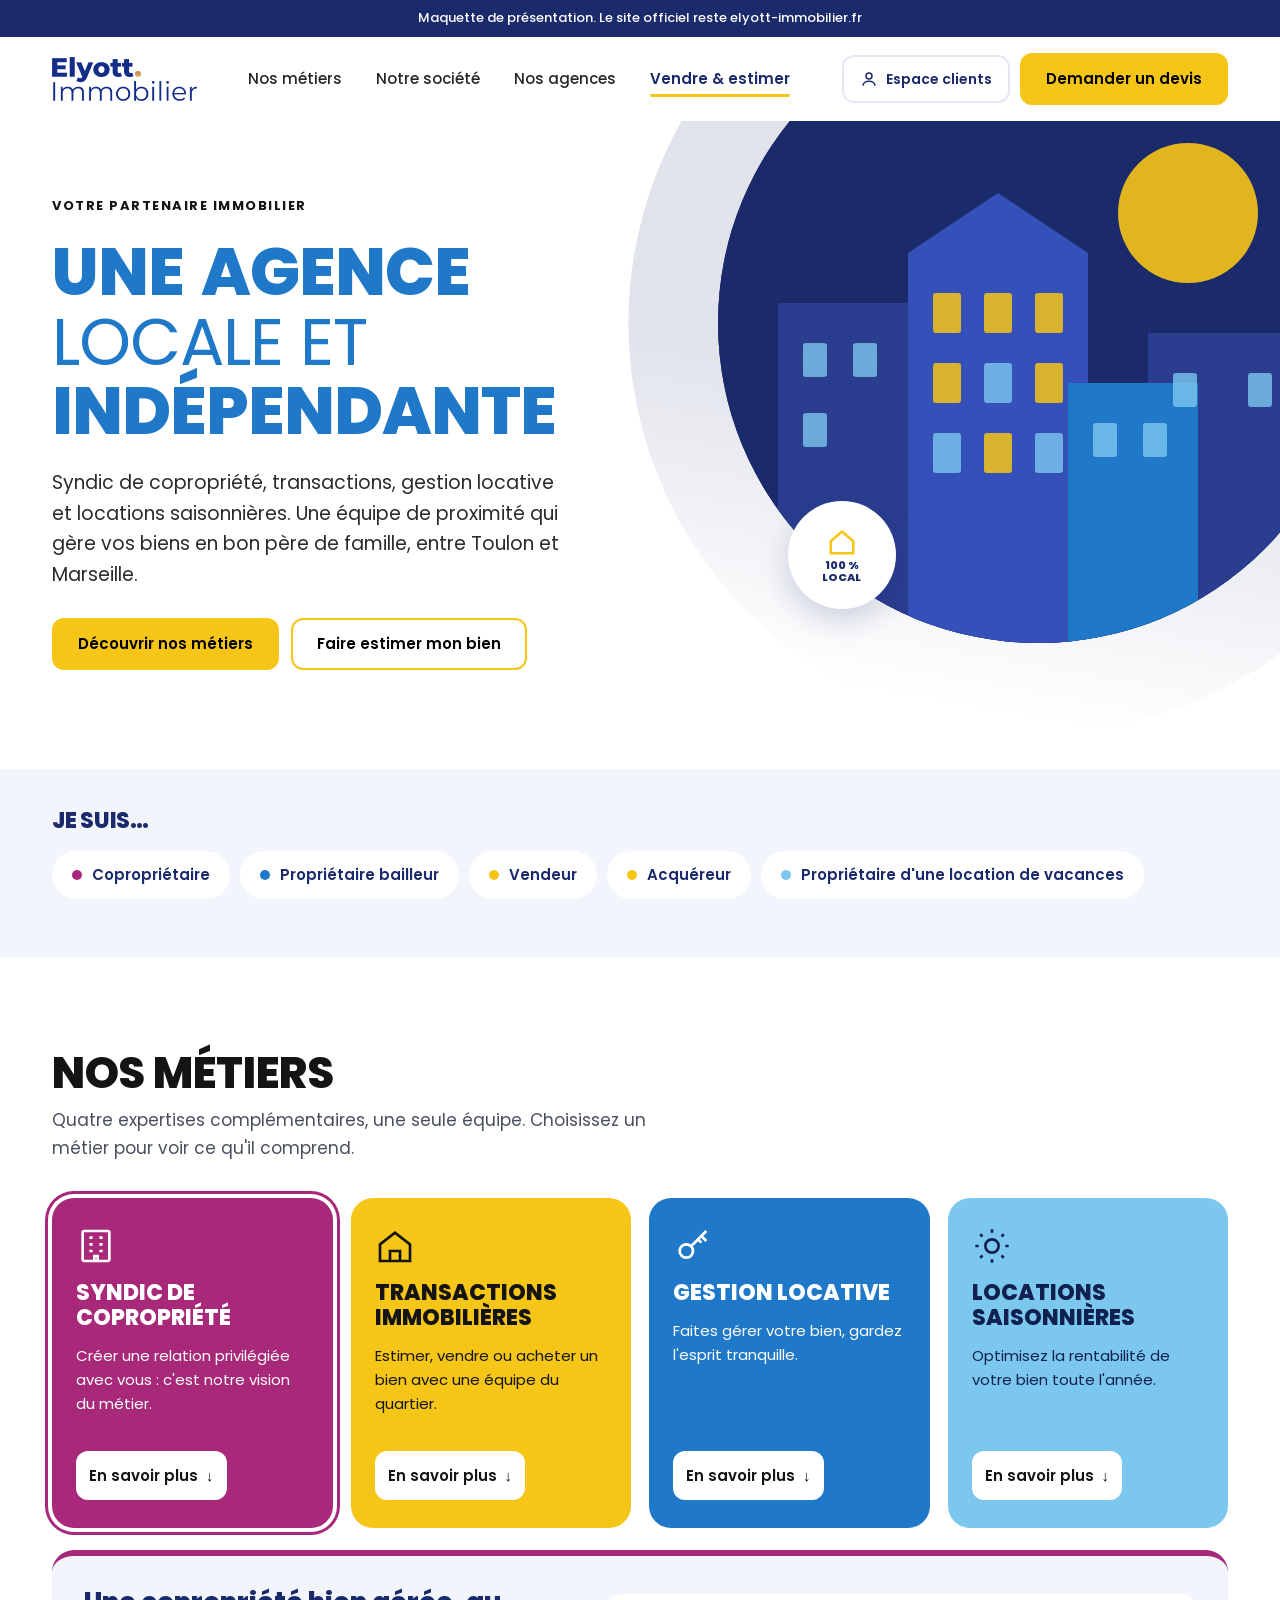
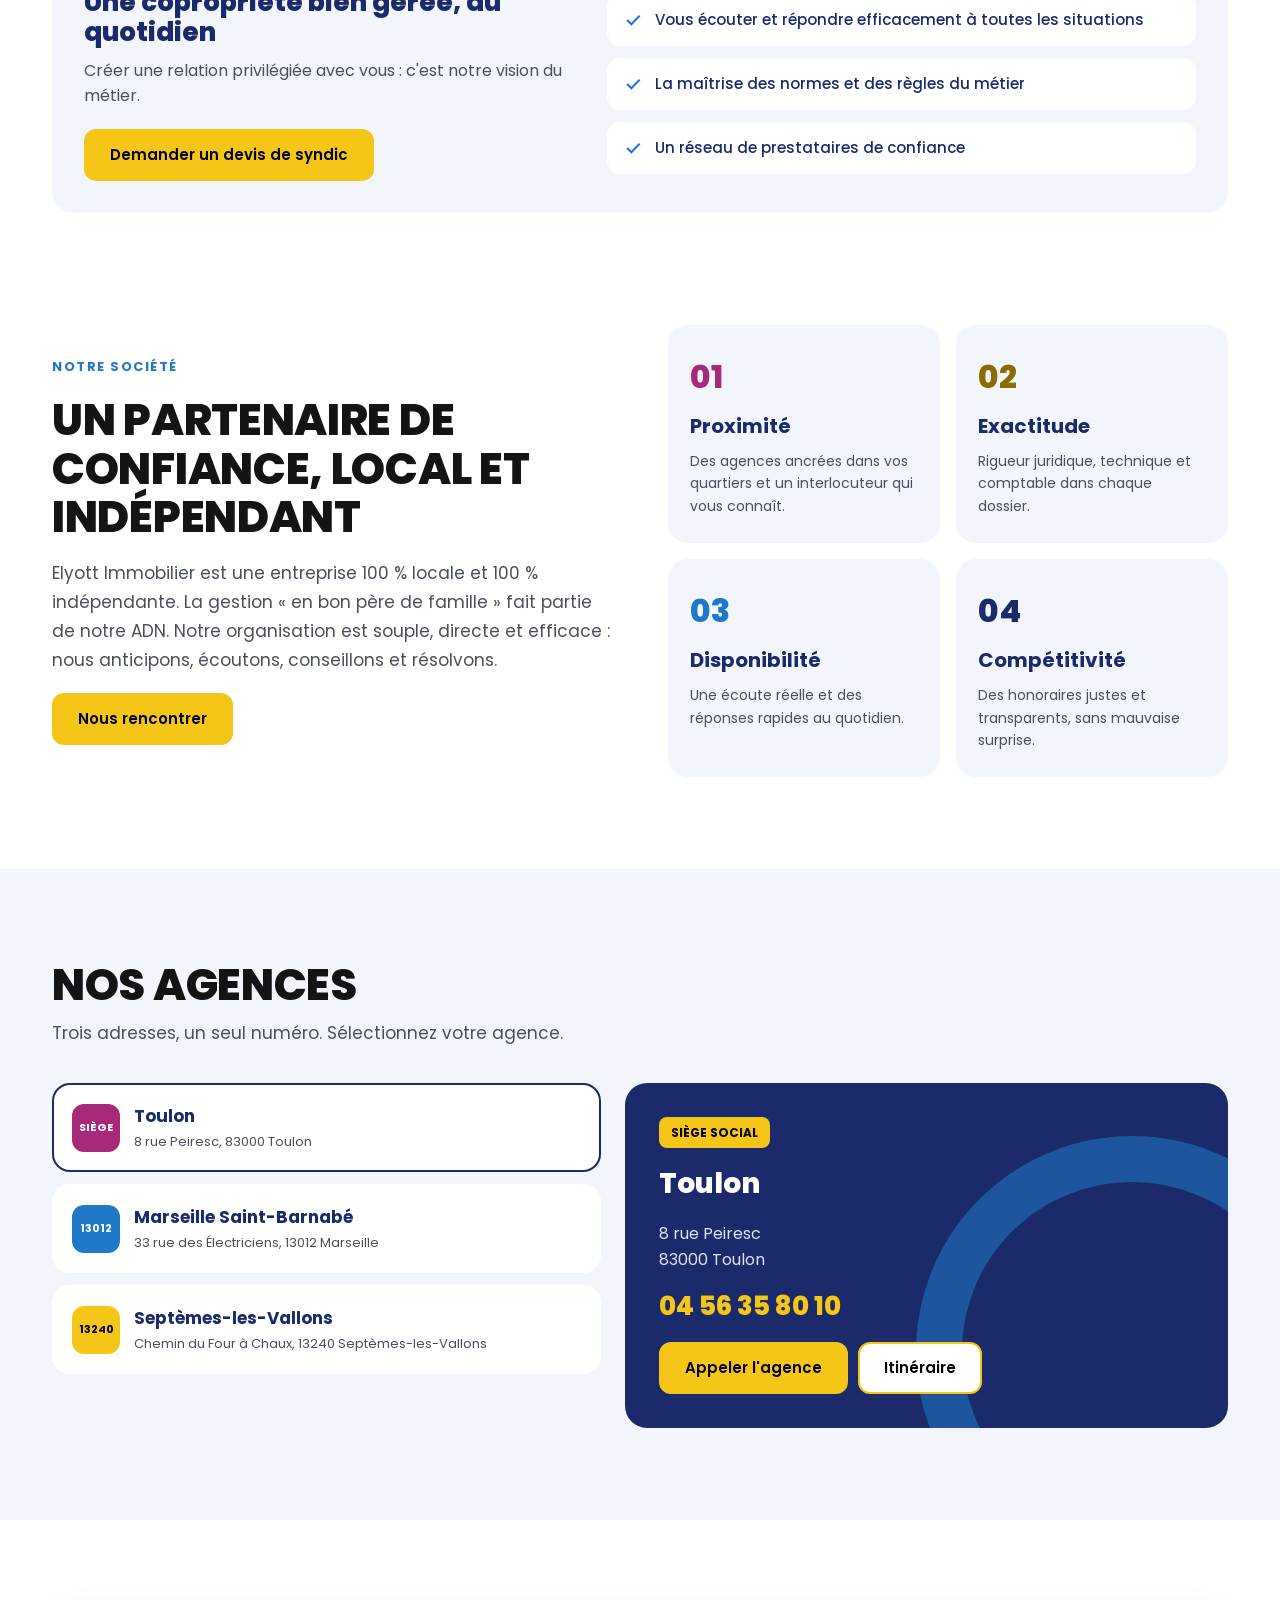
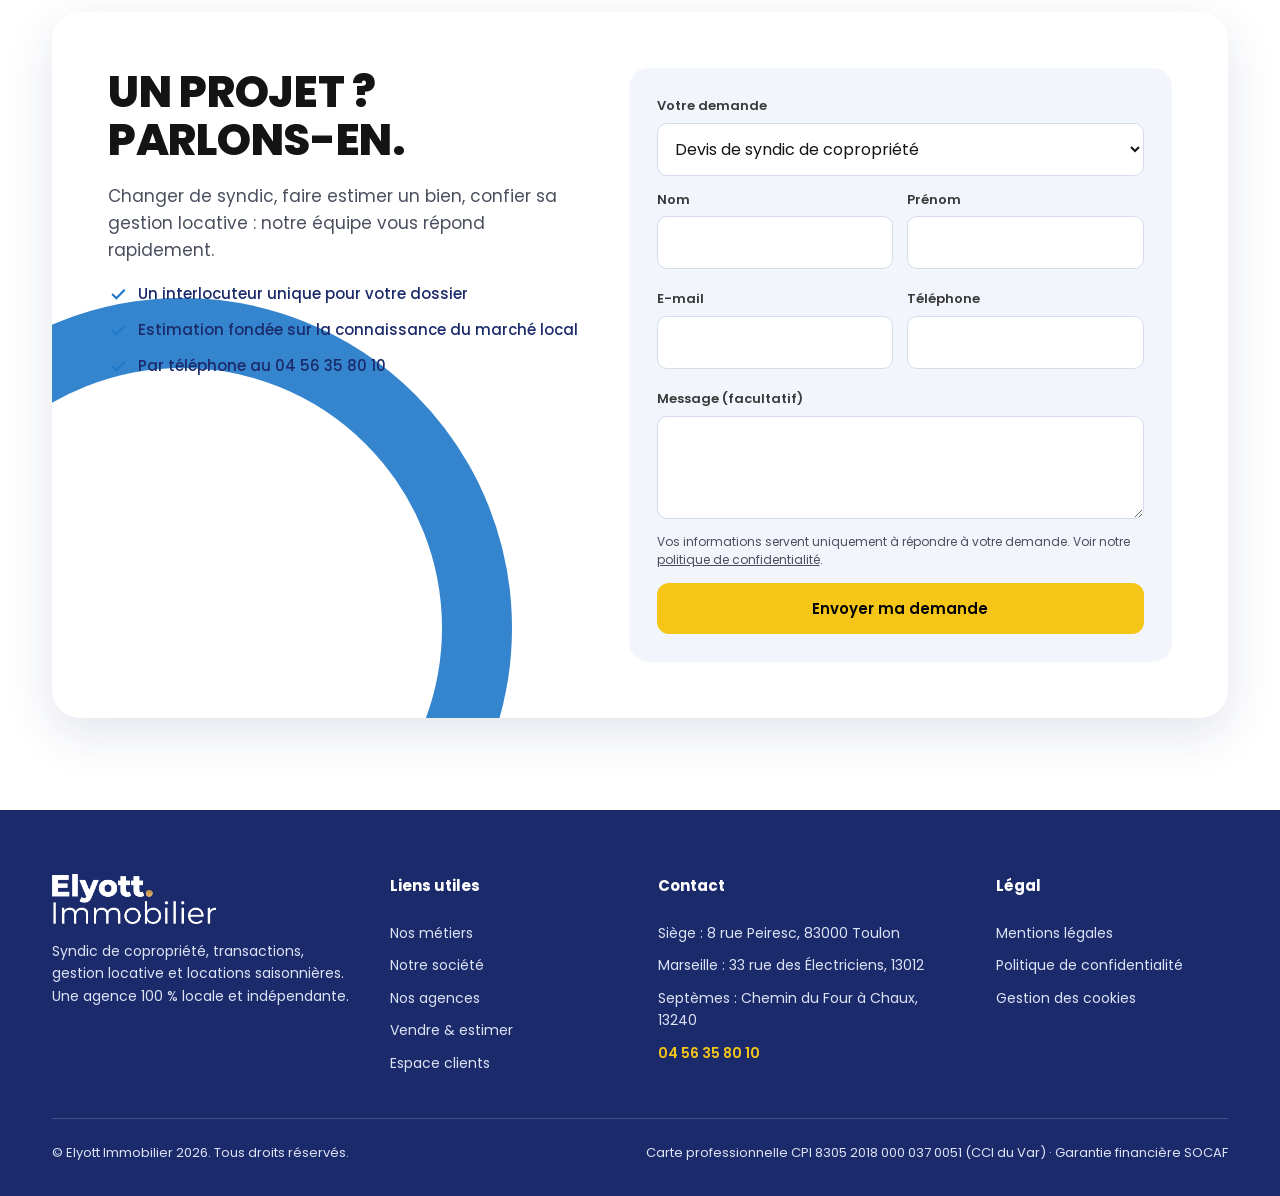
==== index.html @ a36bb628 "Corrige l'affichage mobile et ajoute les pages légales - Menu burger et tiroir de navigation réparés" ====
<!DOCTYPE html>
<html lang="fr">
<head>
<meta charset="utf-8">
<meta name="viewport" content="width=device-width, initial-scale=1">
<title>Elyott Immobilier — maquette de refonte</title>
<meta name="robots" content="noindex, nofollow">
<link rel="preconnect" href="https://fonts.googleapis.com">
<link href="https://fonts.googleapis.com/css2?family=Poppins:wght@400;500;600;700;800&display=swap" rel="stylesheet">
<style>
:root{--navy:#1B2A6B;--blue:#1F78C8;--yellow:#F5C518;--magenta:#A8287A;--sky:#7CC7EE;--soft:#F2F5FB;--line:#E3E8F4;--ink:#141414;--mute:#4A4F5E}
*{box-sizing:border-box}
html{scroll-behavior:smooth;scroll-padding-top:84px;-webkit-text-size-adjust:100%}
body{margin:0;font-family:Poppins,Helvetica,Arial,sans-serif;color:var(--ink);background:#fff;line-height:1.6;-webkit-font-smoothing:antialiased}
a{color:inherit;text-decoration:none}
button,input,select,textarea{font-family:inherit}
button,a{-webkit-tap-highlight-color:transparent;touch-action:manipulation}
img{display:block;max-width:100%}
.wrap{max-width:1240px;margin:0 auto;padding:0 32px}
h1,h2,h3,p{margin:0}
h2{font-size:clamp(28px,4vw,44px);font-weight:800;line-height:1.1;letter-spacing:-.3px}
.eyebrow{font-size:13px;font-weight:700;letter-spacing:1.5px}
.btn{display:inline-flex;align-items:center;justify-content:center;gap:8px;min-height:48px;padding:12px 24px;border-radius:12px;border:2px solid var(--yellow);background:var(--yellow);color:#000;font-size:15px;font-weight:600;cursor:pointer;transition:transform .18s,box-shadow .18s,background .18s}
.btn.ghost{background:#fff}
.btn.navy{background:var(--navy);border-color:var(--navy);color:#fff}
.btn:active{transform:scale(.97)}
@media (hover:hover){.btn:hover{transform:translateY(-2px);box-shadow:0 8px 20px rgba(245,197,24,.35)}.btn.ghost:hover{background:#FFF8DA}.btn.navy:hover{box-shadow:0 8px 20px rgba(27,42,107,.3)}}
:focus-visible{outline:3px solid var(--blue);outline-offset:3px;border-radius:6px}

/* Header */
header{position:sticky;top:0;z-index:50;background:#fff;transition:box-shadow .25s}
header.scrolled{box-shadow:0 2px 18px rgba(27,42,107,.1)}
.bar{display:flex;align-items:center;justify-content:space-between;gap:20px;height:84px;transition:height .25s}
header.scrolled .bar{height:68px}
.logo img{height:44px;width:auto;transition:height .25s}
header.scrolled .logo img{height:36px}
nav.main{display:flex;gap:6px}
nav.main a{position:relative;padding:10px 14px;font-size:15px;font-weight:500;color:#262626;border-radius:10px}
nav.main a::after{content:"";position:absolute;left:14px;right:14px;bottom:4px;height:3px;border-radius:2px;background:var(--yellow);transform:scaleX(0);transform-origin:left;transition:transform .25s}
nav.main a:hover::after,nav.main a.active::after{transform:scaleX(1)}
nav.main a.active{color:var(--navy);font-weight:600}
.actions{display:flex;align-items:center;gap:10px}
.client{display:inline-flex;align-items:center;gap:8px;min-height:48px;padding:10px 16px;border:2px solid var(--line);border-radius:12px;font-size:14px;font-weight:600;color:var(--navy);transition:border-color .2s}
.client:hover{border-color:var(--navy)}
.burger{display:none;flex-direction:column;width:48px;height:48px;padding:0;border:0;border-radius:12px;background:var(--yellow);cursor:pointer;align-items:center;justify-content:center;-webkit-tap-highlight-color:transparent}
.burger span{display:block;width:20px;height:2.4px;background:#000;border-radius:2px;transition:transform .25s,opacity .2s}
.burger span+span{margin-top:5px}
.burger[aria-expanded=true] span:nth-child(1){transform:translateY(7.4px) rotate(45deg)}
.burger[aria-expanded=true] span:nth-child(2){opacity:0}
.burger[aria-expanded=true] span:nth-child(3){transform:translateY(-7.4px) rotate(-45deg)}
.drawer{position:fixed;top:68px;left:0;right:0;bottom:0;z-index:45;background:var(--navy);padding:8px 20px 40px;overflow-y:auto;overscroll-behavior:contain;transform:translateY(-12px);opacity:0;visibility:hidden;transition:opacity .25s,transform .25s,visibility .25s}
.drawer.open{transform:none;opacity:1;visibility:visible}
.drawer a.row{display:flex;justify-content:space-between;align-items:center;padding:16px 4px;border-bottom:1px solid rgba(255,255,255,.14);font-size:20px;font-weight:700;color:#fff}
.drawer a.row span{color:var(--yellow)}
.drawer .btn{width:100%;margin-top:22px}

/* Hero */
.hero{position:relative;overflow:hidden}
.hero .wrap{display:grid;grid-template-columns:minmax(0,1.05fr) minmax(0,1fr);gap:48px;align-items:center;padding-top:72px;padding-bottom:96px}
.hero-text{position:relative;z-index:2;display:flex;flex-direction:column;gap:22px}
h1{font-size:clamp(38px,5.4vw,66px);line-height:1.05;font-weight:400;color:var(--blue);letter-spacing:-1px}
h1 b{font-weight:800}
h1 .w{display:inline-block;opacity:0;transform:translateY(24px);animation:rise .7s cubic-bezier(.2,.7,.2,1) forwards}
@keyframes rise{to{opacity:1;transform:none}}
.lead{font-size:clamp(16px,1.5vw,19px);color:#2B2B2B;max-width:520px}
.cta{display:flex;flex-wrap:wrap;gap:12px;margin-top:6px}
.visual{position:relative;min-height:480px}
.disc{position:absolute;top:-190px;left:40px;width:640px;height:640px}
.halo{position:absolute;inset:0;border-radius:50%;transform:scale(1.28) rotate(10deg);background:linear-gradient(360deg,rgba(255,255,255,0) 2%,rgba(27,42,107,.13) 40%);animation:spin 40s linear infinite}
@keyframes spin{to{transform:scale(1.28) rotate(370deg)}}
.photo{position:absolute;inset:0;border-radius:50%;overflow:hidden;background:var(--navy)}
.photo svg{position:absolute;inset:0;width:100%;height:100%}
.badge{position:absolute;left:70px;bottom:34px;width:108px;height:108px;border-radius:50%;background:#fff;box-shadow:0 10px 30px rgba(27,42,107,.2);display:flex;flex-direction:column;align-items:center;justify-content:center;gap:2px;font-size:11px;font-weight:800;line-height:1.1;color:var(--navy);text-align:center;animation:float 5s ease-in-out infinite}
@keyframes float{50%{transform:translateY(-10px)}}

/* Je suis */
.who{background:var(--soft);padding:40px 0}
.who .wrap{display:flex;flex-direction:column;gap:18px}
.who h2{font-size:22px;color:var(--navy)}
.chips{display:flex;flex-wrap:wrap;gap:10px}
.chip{min-height:48px;padding:10px 18px;border-radius:999px;border:2px solid transparent;background:#fff;font-size:15px;font-weight:600;color:var(--navy);cursor:pointer;display:inline-flex;align-items:center;gap:10px;transition:border-color .2s,background .2s,transform .15s}
.chip i{width:10px;height:10px;border-radius:50%;background:var(--c)}
@media (hover:hover){.chip:hover{transform:translateY(-2px)}}
.chip[aria-pressed=true]{background:var(--navy);color:#fff}
.advice{display:grid;grid-template-rows:0fr;transition:grid-template-rows .35s ease}
.advice.open{grid-template-rows:1fr}
.advice>div{overflow:hidden}
.advice-card{background:#fff;border-radius:18px;padding:22px 24px;display:flex;flex-wrap:wrap;align-items:center;justify-content:space-between;gap:16px;border-left:0}
.advice-card p{flex:1 1 320px;font-size:16px;color:#2B2B2B}
.advice-card strong{color:var(--navy)}

/* Sections */
section.block{padding:92px 0}
.head{display:flex;flex-wrap:wrap;align-items:flex-end;justify-content:space-between;gap:20px;margin-bottom:36px}
.head p{font-size:17px;color:var(--mute);max-width:620px;margin-top:10px}
.reveal{opacity:0;transform:translateY(28px);transition:opacity .7s ease,transform .7s cubic-bezier(.2,.7,.2,1);transition-delay:var(--d,0s)}
.reveal.in{opacity:1;transform:none}

/* Métiers */
.cards{display:grid;grid-template-columns:repeat(4,minmax(0,1fr));gap:18px}
.card{position:relative;border:0;text-align:left;border-radius:22px;padding:28px 24px;min-height:330px;display:flex;flex-direction:column;gap:14px;background:var(--bg);color:var(--fg);cursor:pointer;transition:transform .25s,box-shadow .25s;font-size:15px}
@media (hover:hover){.card:hover{transform:translateY(-6px);box-shadow:0 18px 36px rgba(27,42,107,.18)}}
.card[aria-selected=true]{box-shadow:0 0 0 4px #fff,0 0 0 7px var(--bg)}
.card svg{width:40px;height:40px;stroke:currentColor;fill:none;stroke-width:1.6}
.card h3{font-size:22px;font-weight:800;line-height:1.15}
.card p{flex:1;line-height:1.6}
.card .more{display:flex;align-items:center;justify-content:center;gap:8px;background:#fff;color:#141414;border-radius:12px;padding:13px;font-weight:600}
.dots{display:none;justify-content:center;gap:6px;margin-top:14px}
.dots i{width:6px;height:6px;border-radius:3px;background:#CDD5E8;transition:width .25s,background .25s}
.dots i.on{width:22px;background:var(--navy)}
.detail{margin-top:22px;border-radius:22px;background:var(--soft);padding:32px;display:grid;grid-template-columns:minmax(0,1fr) minmax(0,1.2fr);gap:32px;align-items:center;border-top:6px solid var(--tone)}
.detail h3{font-size:26px;font-weight:800;line-height:1.15;color:var(--navy)}
.detail .sub{margin-top:10px;color:var(--mute)}
.detail .btn{margin-top:20px}
.detail ul{list-style:none;margin:0;padding:0;display:flex;flex-direction:column;gap:12px}
.detail li{display:flex;gap:12px;align-items:flex-start;background:#fff;border-radius:14px;padding:14px 16px;font-size:15px;font-weight:500;color:var(--navy);animation:rise .5s both}
.detail li svg{flex:0 0 20px;margin-top:2px;stroke:var(--blue);fill:none;stroke-width:2.6}

/* Société */
.about{display:grid;grid-template-columns:minmax(0,1fr) minmax(0,1fr);gap:56px;align-items:center}
.about-text{display:flex;flex-direction:column;gap:18px}
.about-text p.t{font-size:17px;color:var(--mute);line-height:1.7}
.values{display:grid;grid-template-columns:repeat(2,minmax(0,1fr));gap:16px}
.value{background:var(--soft);border-radius:20px;padding:26px 22px;display:flex;flex-direction:column;gap:8px;transition:transform .25s,background .25s}
@media (hover:hover){.value:hover{transform:translateY(-4px);background:#E8EEFA}}
.value b{font-size:32px;font-weight:800;color:var(--c)}
.value strong{font-size:20px;color:var(--navy)}
.value span{font-size:14px;color:var(--mute)}

/* Agences */
.agencies{background:var(--soft)}
.ag-grid{display:grid;grid-template-columns:minmax(0,1fr) minmax(0,1.1fr);gap:24px}
.ag-list{display:flex;flex-direction:column;gap:12px}
.ag{display:flex;align-items:center;gap:14px;text-align:left;background:#fff;border:2px solid transparent;border-radius:18px;padding:18px;cursor:pointer;transition:border-color .2s,transform .2s;font-size:15px}
@media (hover:hover){.ag:hover{transform:translateX(4px)}}
.ag[aria-selected=true]{border-color:var(--navy)}
.ag .tag{flex:0 0 48px;height:48px;border-radius:12px;background:var(--c);color:var(--t,#fff);display:flex;align-items:center;justify-content:center;font-size:11px;font-weight:700}
.ag strong{display:block;font-size:17px;color:var(--navy)}
.ag small{font-size:13px;color:var(--mute)}
.ag-panel{background:var(--navy);color:#fff;border-radius:22px;padding:34px;display:flex;flex-direction:column;gap:14px;position:relative;overflow:hidden;min-height:300px}
.ag-panel::after{content:"";position:absolute;right:-120px;bottom:-140px;width:340px;height:340px;border-radius:50%;border:46px solid var(--blue);opacity:.55}
.ag-panel>*{position:relative;z-index:1}
.ag-panel h3{font-size:28px;font-weight:800}
.ag-panel .pill{align-self:flex-start;background:var(--yellow);color:#000;font-size:12px;font-weight:700;padding:6px 12px;border-radius:8px}
.ag-panel p{color:#DCE3F5}
.ag-panel .tel{font-size:26px;font-weight:800;color:var(--yellow)}
.ag-panel .row{display:flex;flex-wrap:wrap;gap:10px;margin-top:auto}

/* Contact */
.contact-card{position:relative;overflow:hidden;background:#fff;border-radius:28px;box-shadow:0 16px 48px rgba(27,42,107,.12);padding:56px;display:grid;grid-template-columns:minmax(0,1fr) minmax(0,1.15fr);gap:48px}
.contact-card::before{content:"";position:absolute;left:-200px;bottom:-240px;width:520px;height:520px;border-radius:50%;border:70px solid var(--blue);opacity:.9}
.contact-card>*{position:relative}
.contact-text{display:flex;flex-direction:column;gap:18px}
.contact-text ul{list-style:none;padding:0;margin:0;display:flex;flex-direction:column;gap:12px;font-size:15px;font-weight:500;color:var(--navy)}
.contact-text li{display:flex;gap:10px;align-items:center}
.contact-text li svg{flex:0 0 20px;stroke:var(--blue);fill:none;stroke-width:2.6}
form{background:var(--soft);border-radius:20px;padding:28px;display:grid;grid-template-columns:repeat(2,minmax(0,1fr));gap:14px}
label{display:flex;flex-direction:column;gap:6px;font-size:13px;font-weight:600;color:#3A3A3A}
label.full{grid-column:1/-1}
input,select,textarea{min-width:0;border:1.5px solid #D5DCEB;border-radius:10px;padding:13px;font-size:16px;background:#fff;color:var(--ink);transition:border-color .2s,box-shadow .2s}
input:focus,select:focus,textarea:focus{outline:0;border-color:var(--blue);box-shadow:0 0 0 4px rgba(31,120,200,.15)}
label.err input{border-color:#C0262D}
label em{font-style:normal;font-weight:500;color:#C0262D;min-height:0}
form .btn{grid-column:1/-1;width:100%}
form .note{grid-column:1/-1;font-size:12px;color:var(--mute);line-height:1.5}
form .note a{text-decoration:underline}
form .fail{grid-column:1/-1;font-size:14px;font-weight:600;color:#C0262D}
.done{grid-column:1/-1;display:flex;flex-direction:column;align-items:center;text-align:center;gap:12px;padding:28px 8px}
.done .ok{width:72px;height:72px;border-radius:50%;background:var(--yellow);display:flex;align-items:center;justify-content:center;animation:pop .5s cubic-bezier(.2,1.6,.4,1)}
@keyframes pop{from{transform:scale(0)}}
.done h3{font-size:22px;color:var(--navy)}
.done p{font-size:14px;color:var(--mute);max-width:380px}

/* Footer */
footer{background:var(--navy);color:#DCE3F5;padding:64px 0 32px;font-size:14px}
.foot{display:grid;grid-template-columns:1.3fr 1fr 1.3fr 1fr;gap:36px}
.foot img{height:50px;width:auto;margin-bottom:16px}
.foot h4{margin:0 0 14px;font-size:15px;color:#fff}
.foot nav,.foot .col{display:flex;flex-direction:column;gap:10px}
.foot a:hover{color:var(--yellow)}
.legal{margin-top:44px;padding-top:24px;border-top:1px solid rgba(220,227,245,.2);display:flex;flex-wrap:wrap;justify-content:space-between;gap:10px;font-size:13px}

.dock{display:none}
.top{position:fixed;right:24px;bottom:24px;z-index:40;width:48px;height:48px;border-radius:50%;border:0;background:var(--navy);color:#fff;cursor:pointer;opacity:0;pointer-events:none;transition:opacity .25s,transform .25s;transform:translateY(10px);box-shadow:0 8px 20px rgba(27,42,107,.3)}
.top.show{opacity:1;pointer-events:auto;transform:none}

@media (max-width:1020px){
  nav.main,.actions .client span,.actions .btn{display:none}
  .burger{display:flex}
  .client{width:48px;padding:0;justify-content:center}
  .bar{height:68px}.logo img{height:36px}
  html{scroll-padding-top:76px}
  .wrap{padding:0 20px}
  .hero .wrap{grid-template-columns:minmax(0,1fr);gap:18px;padding-top:0;padding-bottom:44px}
  .visual{order:-1;min-height:0;height:276px}
  .disc{top:0;left:auto;right:-20px;width:276px;height:276px}
  .halo{transform:scale(1.3) rotate(65deg);background:linear-gradient(270deg,rgba(255,255,255,0) 30%,rgba(27,42,107,.13) 84%);animation:none}
  .photo{border-radius:9999px 0 9999px 9999px}
  .badge{left:8px;bottom:6px;width:78px;height:78px;font-size:9px}
  .badge svg{width:22px;height:22px}
  .cta .btn{flex:1 1 100%}
  section.block{padding:56px 0}
  .cards{display:flex;gap:14px;overflow-x:auto;scroll-snap-type:x mandatory;-webkit-overflow-scrolling:touch;overscroll-behavior-x:contain;margin:0 -20px;padding:12px 20px 16px;scroll-padding:0 20px;scrollbar-width:none}
  .cards::-webkit-scrollbar{display:none}
  .card{flex:0 0 82%;scroll-snap-align:center;min-height:300px;transition:none}
  .card[aria-selected=true]{box-shadow:0 0 0 3px #fff,0 0 0 6px var(--bg)}
  .dots{display:flex}
  .detail,.about,.ag-grid,.contact-card{grid-template-columns:minmax(0,1fr)}
  .detail{padding:22px;gap:20px}
  .about{gap:32px}
  .contact-card{padding:28px 20px;gap:28px}
  .contact-card::before{display:none}
  form{grid-template-columns:minmax(0,1fr);padding:20px}
  .foot{grid-template-columns:repeat(2,minmax(0,1fr))}
  footer{padding-bottom:120px}
  .dock{position:fixed;left:0;right:0;bottom:0;z-index:40;display:flex;gap:10px;background:#fff;padding:10px 16px 14px;box-shadow:0 -4px 20px rgba(27,42,107,.14)}
  .dock .btn{flex:1;white-space:nowrap;padding:12px 10px}
  .top{display:none}
  .badge{animation:none}
  .reveal{transform:translateY(16px);transition-duration:.45s;transition-delay:0s}
  .ag-panel{padding:26px 22px;min-height:0}
  .ag-panel .row .btn{flex:1}
  h2{letter-spacing:0}
}
@media (max-width:520px){.values{gap:10px}.value{padding:18px 14px}.value b{font-size:24px}.value strong{font-size:16px}.foot{grid-template-columns:minmax(0,1fr)}}
@media (prefers-reduced-motion:reduce){*,*::before,*::after{animation:none!important;transition:none!important}.reveal,h1 .w{opacity:1;transform:none}html{scroll-behavior:auto}}
</style>
</head>
<body>
<div style="background:#1B2A6B;color:#fff;text-align:center;font-size:13px;font-weight:500;padding:8px 16px">Maquette de présentation. Le site officiel reste elyott-immobilier.fr</div>

<header id="hdr">
  <div class="wrap bar">
    <a class="logo" href="#accueil" aria-label="Elyott Immobilier, accueil"><img src="wordmark.png" alt="Elyott Immobilier"></a>
    <nav class="main" aria-label="Navigation principale">
      <a href="#metiers">Nos métiers</a>
      <a href="#societe">Notre société</a>
      <a href="#agences">Nos agences</a>
      <a href="#contact">Vendre &amp; estimer</a>
    </nav>
    <div class="actions">
      <a class="client" href="https://extranet2.ics.fr/V5/connexion-elyott.html" target="_blank" rel="noopener" aria-label="Espace clients (extranet)"><svg width="18" height="18" viewBox="0 0 24 24" fill="none" stroke="currentColor" stroke-width="2" aria-hidden="true"><circle cx="12" cy="8" r="4"/><path d="M4 21c0-4 4-6 8-6s8 2 8 6"/></svg><span>Espace clients</span></a>
      <a class="btn" href="#contact" data-pick="Devis de syndic de copropriété">Demander un devis</a>
      <button class="burger" id="burger" aria-expanded="false" aria-controls="drawer" aria-label="Ouvrir le menu"><span></span><span></span><span></span></button>
    </div>
  </div>
</header>

<div class="drawer" id="drawer">
  <a class="row" href="#metiers">Nos métiers <span aria-hidden="true">→</span></a>
  <a class="row" href="#societe">Notre société <span aria-hidden="true">→</span></a>
  <a class="row" href="#agences">Nos agences <span aria-hidden="true">→</span></a>
  <a class="row" href="#contact">Vendre &amp; estimer <span aria-hidden="true">→</span></a>
  <a class="row" href="https://extranet2.ics.fr/V5/connexion-elyott.html" target="_blank" rel="noopener">Espace clients <span aria-hidden="true">→</span></a>
  <a class="btn" href="#contact">Demander un devis</a>
</div>

<main>
<section class="hero" id="accueil">
  <div class="wrap">
    <div class="hero-text">
      <p class="eyebrow">VOTRE PARTENAIRE IMMOBILIER</p>
      <h1 id="title" aria-label="Une agence locale et indépendante"></h1>
      <p class="lead">Syndic de copropriété, transactions, gestion locative et locations saisonnières. Une équipe de proximité qui gère vos biens en bon père de famille, entre Toulon et Marseille.</p>
      <div class="cta">
        <a class="btn" href="#metiers">Découvrir nos métiers</a>
        <a class="btn ghost" href="#contact" data-pick="Estimation / vente d'un bien">Faire estimer mon bien</a>
      </div>
    </div>
    <div class="visual" aria-hidden="true">
      <div class="disc" id="disc">
        <div class="halo"></div>
        <div class="photo">
          <svg viewBox="0 0 640 640" preserveAspectRatio="xMidYMid slice">
            <rect width="640" height="640" fill="#1B2A6B"/>
            <circle cx="470" cy="210" r="70" fill="#F5C518" opacity=".9"/>
            <g fill="#2A3D8F"><rect x="60" y="300" width="150" height="340"/><rect x="430" y="330" width="170" height="310"/></g>
            <g fill="#3550B8"><rect x="190" y="250" width="180" height="390"/><path d="M190 250 L280 190 L370 250Z"/></g>
            <g fill="#1F78C8"><rect x="350" y="380" width="130" height="260"/></g>
            <g fill="#F5C518" opacity=".85"><rect x="215" y="290" width="28" height="40" rx="3"/><rect x="266" y="290" width="28" height="40" rx="3"/><rect x="317" y="290" width="28" height="40" rx="3"/><rect x="215" y="360" width="28" height="40" rx="3"/><rect x="317" y="360" width="28" height="40" rx="3"/><rect x="266" y="430" width="28" height="40" rx="3"/></g>
            <g fill="#7CC7EE" opacity=".8"><rect x="266" y="360" width="28" height="40" rx="3"/><rect x="215" y="430" width="28" height="40" rx="3"/><rect x="317" y="430" width="28" height="40" rx="3"/><rect x="85" y="340" width="24" height="34" rx="3"/><rect x="135" y="340" width="24" height="34" rx="3"/><rect x="85" y="410" width="24" height="34" rx="3"/><rect x="455" y="370" width="24" height="34" rx="3"/><rect x="530" y="370" width="24" height="34" rx="3"/><rect x="375" y="420" width="24" height="34" rx="3"/><rect x="425" y="420" width="24" height="34" rx="3"/></g>
          </svg>
        </div>
        <div class="badge"><svg width="30" height="30" viewBox="0 0 40 40" fill="none"><path d="M5 19 L20 6 L35 19 V35 H5 Z" stroke="#F5C518" stroke-width="3.4" stroke-linejoin="round"/></svg>100 %<br>LOCAL</div>
      </div>
    </div>
  </div>
</section>

<section class="who" aria-label="Accès rapide par profil">
  <div class="wrap">
    <h2>JE SUIS…</h2>
    <div class="chips" id="chips"></div>
    <div class="advice" id="advice"><div><div class="advice-card"><p id="adviceText"></p><a class="btn navy" id="adviceBtn" href="#contact"></a></div></div></div>
  </div>
</section>

<section class="block" id="metiers">
  <div class="wrap">
    <div class="head reveal">
      <div><h2>NOS MÉTIERS</h2><p>Quatre expertises complémentaires, une seule équipe. Choisissez un métier pour voir ce qu'il comprend.</p></div>
    </div>
    <div class="cards reveal" id="cards" role="tablist" aria-label="Nos métiers"></div>
    <div class="dots" id="dots" aria-hidden="true"></div>
    <div class="detail reveal" id="detail" role="tabpanel" aria-live="polite"></div>
  </div>
</section>

<section class="block" id="societe" style="padding-top:20px">
  <div class="wrap about">
    <div class="about-text reveal">
      <p class="eyebrow" style="color:var(--blue)">NOTRE SOCIÉTÉ</p>
      <h2>UN PARTENAIRE DE CONFIANCE, LOCAL ET INDÉPENDANT</h2>
      <p class="t">Elyott Immobilier est une entreprise 100 % locale et 100 % indépendante. La gestion « en bon père de famille » fait partie de notre ADN. Notre organisation est souple, directe et efficace : nous anticipons, écoutons, conseillons et résolvons.</p>
      <div><a class="btn" href="#contact">Nous rencontrer</a></div>
    </div>
    <div class="values">
      <div class="value reveal" style="--c:#A8287A"><b>01</b><strong>Proximité</strong><span>Des agences ancrées dans vos quartiers et un interlocuteur qui vous connaît.</span></div>
      <div class="value reveal" style="--c:#8A6C00;--d:.1s"><b>02</b><strong>Exactitude</strong><span>Rigueur juridique, technique et comptable dans chaque dossier.</span></div>
      <div class="value reveal" style="--c:#1F78C8;--d:.2s"><b>03</b><strong>Disponibilité</strong><span>Une écoute réelle et des réponses rapides au quotidien.</span></div>
      <div class="value reveal" style="--c:#1B2A6B;--d:.3s"><b>04</b><strong>Compétitivité</strong><span>Des honoraires justes et transparents, sans mauvaise surprise.</span></div>
    </div>
  </div>
</section>

<section class="block agencies" id="agences">
  <div class="wrap">
    <div class="head reveal"><div><h2>NOS AGENCES</h2><p>Trois adresses, un seul numéro. Sélectionnez votre agence.</p></div></div>
    <div class="ag-grid reveal">
      <div class="ag-list" id="agList" role="tablist" aria-label="Agences"></div>
      <div class="ag-panel" id="agPanel" role="tabpanel" aria-live="polite"></div>
    </div>
  </div>
</section>

<section class="block" id="contact">
  <div class="wrap">
    <div class="contact-card reveal">
      <div class="contact-text">
        <h2>UN PROJET ? PARLONS-EN.</h2>
        <p style="font-size:17px;color:var(--mute)">Changer de syndic, faire estimer un bien, confier sa gestion locative : notre équipe vous répond rapidement.</p>
        <ul>
          <li><svg width="20" height="20" viewBox="0 0 24 24"><path d="M5 12l5 5L20 7"/></svg>Un interlocuteur unique pour votre dossier</li>
          <li><svg width="20" height="20" viewBox="0 0 24 24"><path d="M5 12l5 5L20 7"/></svg>Estimation fondée sur la connaissance du marché local</li>
          <li><svg width="20" height="20" viewBox="0 0 24 24"><path d="M5 12l5 5L20 7"/></svg>Par téléphone au 04 56 35 80 10</li>
        </ul>
      </div>
      <form id="form" novalidate>
        <label class="full">Votre demande
          <select id="sujet" name="sujet">
            <option>Devis de syndic de copropriété</option>
            <option>Estimation / vente d'un bien</option>
            <option>Recherche d'un bien à acheter</option>
            <option>Gestion locative</option>
            <option>Location saisonnière</option>
            <option>Autre demande</option>
          </select>
        </label>
        <label>Nom<input name="nom" autocomplete="family-name" required><em></em></label>
        <label>Prénom<input name="prenom" autocomplete="given-name" required><em></em></label>
        <label>E-mail<input name="email" type="email" autocomplete="email" required><em></em></label>
        <label>Téléphone<input name="tel" type="tel" autocomplete="tel"><em></em></label>
        <label class="full">Message (facultatif)<textarea name="msg" rows="3"></textarea></label>
        <p class="note">Vos informations servent uniquement à répondre à votre demande. Voir notre <a href="politique-de-confidentialite.html">politique de confidentialité</a>.</p>
        <button class="btn" type="submit">Envoyer ma demande</button>
      </form>
    </div>
  </div>
</section>
</main>

<footer>
  <div class="wrap">
    <div class="foot">
      <div><img src="wordmark-blanc.png" alt="Elyott Immobilier"><p>Syndic de copropriété, transactions, gestion locative et locations saisonnières. Une agence 100 % locale et indépendante.</p></div>
      <nav aria-label="Liens utiles"><h4>Liens utiles</h4><a href="#metiers">Nos métiers</a><a href="#societe">Notre société</a><a href="#agences">Nos agences</a><a href="#contact">Vendre &amp; estimer</a><a href="https://extranet2.ics.fr/V5/connexion-elyott.html" target="_blank" rel="noopener">Espace clients</a></nav>
      <div class="col"><h4>Contact</h4><span>Siège : 8 rue Peiresc, 83000 Toulon</span><span>Marseille : 33 rue des Électriciens, 13012</span><span>Septèmes : Chemin du Four à Chaux, 13240</span><a href="tel:+33456358010" style="color:var(--yellow);font-weight:600">04 56 35 80 10</a></div>
      <nav aria-label="Informations légales"><h4>Légal</h4><a href="mentions-legales.html">Mentions légales</a><a href="politique-de-confidentialite.html">Politique de confidentialité</a><a href="politique-de-confidentialite.html#cookies">Gestion des cookies</a></nav>
    </div>
    <div class="legal"><span>© Elyott Immobilier 2026. Tous droits réservés.</span><span>Carte professionnelle CPI 8305 2018 000 037 0051 (CCI du Var) · Garantie financière SOCAF</span></div>
  </div>
</footer>

<div class="dock">
  <a class="btn navy" href="tel:+33456358010"><svg width="17" height="17" viewBox="0 0 24 24" fill="none" stroke="currentColor" stroke-width="2" aria-hidden="true"><path d="M22 16.9v3a2 2 0 0 1-2.2 2 19.8 19.8 0 0 1-8.6-3.1 19.5 19.5 0 0 1-6-6A19.8 19.8 0 0 1 2.1 4.2 2 2 0 0 1 4.1 2h3a2 2 0 0 1 2 1.7c.1.9.4 1.8.7 2.7a2 2 0 0 1-.5 2.1L8 9.8a16 16 0 0 0 6 6l1.3-1.3a2 2 0 0 1 2.1-.4c.9.3 1.8.6 2.7.7a2 2 0 0 1 1.7 2z"/></svg>Appeler</a>
  <a class="btn" href="#contact">Demander un devis</a>
</div>
<button class="top" id="top" aria-label="Revenir en haut de la page"><svg width="20" height="20" viewBox="0 0 24 24" fill="none" stroke="currentColor" stroke-width="2.4" aria-hidden="true"><path d="M6 15l6-6 6 6"/></svg></button>

<script>
const $=s=>document.querySelector(s),$$=s=>[...document.querySelectorAll(s)];
const CHECK='<svg width="20" height="20" viewBox="0 0 24 24"><path d="M5 12l5 5L20 7"/></svg>';

/* Titre animé mot par mot */
[['UNE',1],['AGENCE',1],['LOCALE',0],['ET',0],['INDÉPENDANTE',1]].forEach(([w,b],i)=>{
  const s=document.createElement('span');s.className='w';s.style.animationDelay=(0.12*i+0.1)+'s';s.setAttribute('aria-hidden','true');
  s.innerHTML=(b?'<b>'+w+'</b>':w);$('#title').append(s,' ');
});

/* En-tête, menu mobile, retour en haut, parallaxe */
const hdr=$('#hdr'),burger=$('#burger'),drawer=$('#drawer'),disc=$('#disc'),topBtn=$('#top');
const wide=()=>matchMedia('(min-width:1021px)').matches;
const calm=matchMedia('(prefers-reduced-motion:reduce)').matches;
let ticking=false,wasScrolled=false,wasTop=false;
function onScroll(){
  ticking=false;const y=scrollY,sc=y>10,tp=y>700;
  if(sc!==wasScrolled){hdr.classList.toggle('scrolled',sc);wasScrolled=sc}
  if(tp!==wasTop){topBtn.classList.toggle('show',tp);wasTop=tp}
  if(wide()&&!calm&&y<900)disc.style.transform='translate3d(0,'+(y*0.12)+'px,0)';
  if(drawer.classList.contains('open'))placeDrawer();
}
addEventListener('scroll',()=>{if(!ticking){ticking=true;requestAnimationFrame(onScroll)}},{passive:true});
topBtn.onclick=()=>scrollTo({top:0,behavior:'smooth'});
function placeDrawer(){drawer.style.top=Math.max(0,Math.round(hdr.getBoundingClientRect().bottom))+'px'}
function menu(open){
  if(open)placeDrawer();
  drawer.classList.toggle('open',open);burger.setAttribute('aria-expanded',open);burger.setAttribute('aria-label',open?'Fermer le menu':'Ouvrir le menu');
  document.documentElement.style.overflow=document.body.style.overflow=open?'hidden':'';
}
burger.onclick=()=>menu(!drawer.classList.contains('open'));
drawer.addEventListener('click',e=>{if(e.target.closest('a'))menu(false)});
addEventListener('keydown',e=>{if(e.key==='Escape')menu(false)});
addEventListener('resize',()=>{if(wide())menu(false);else{disc.style.transform='';if(drawer.classList.contains('open'))placeDrawer()}});

/* Apparition au défilement + lien actif */
const io=new IntersectionObserver(es=>es.forEach(e=>{if(e.isIntersecting){e.target.classList.add('in');io.unobserve(e.target)}}),{threshold:.12});
$$('.reveal').forEach(el=>io.observe(el));
const links=$$('nav.main a');
const spy=new IntersectionObserver(es=>es.forEach(e=>{if(e.isIntersecting)links.forEach(a=>a.classList.toggle('active',a.getAttribute('href')==='#'+e.target.id))}),{rootMargin:'-45% 0px -50% 0px'});
['metiers','societe','agences','contact'].forEach(id=>spy.observe(document.getElementById(id)));

/* Métiers */
const METIERS=[
 {id:'syndic',bg:'#A8287A',fg:'#fff',t:'SYNDIC DE COPROPRIÉTÉ',s:'Créer une relation privilégiée avec vous : c\'est notre vision du métier.',pick:'Devis de syndic de copropriété',cta:'Demander un devis de syndic',
  icon:'<rect x="4" y="3" width="16" height="18" rx="1"/><path d="M8 7h2M14 7h2M8 11h2M14 11h2M8 15h2M14 15h2M11 21v-3h2v3"/>',
  h:'Une copropriété bien gérée, au quotidien',pts:['Vous écouter et répondre efficacement à toutes les situations','La maîtrise des normes et des règles du métier','Un réseau de prestataires de confiance']},
 {id:'transactions',bg:'#F5C518',fg:'#141414',t:'TRANSACTIONS IMMOBILIÈRES',s:'Estimer, vendre ou acheter un bien avec une équipe du quartier.',pick:'Estimation / vente d\'un bien',cta:'Faire estimer mon bien',
  icon:'<path d="M3 11l9-7 9 7v10H3z"/><path d="M9 21v-6h6v6"/>',
  h:'Estimer, vendre ou acheter',pts:['Une véritable implantation locale','De nombreux acquéreurs issus des copropriétés que nous gérons','Une estimation de prix justifiée par la connaissance du marché','La maîtrise des environnements juridiques, techniques et comptables']},
 {id:'gestion',bg:'#1F78C8',fg:'#fff',t:'GESTION LOCATIVE',s:'Faites gérer votre bien, gardez l\'esprit tranquille.',pick:'Gestion locative',cta:'Confier mon bien en gestion',
  icon:'<circle cx="8" cy="15" r="4"/><path d="M11 12l9-9M17 6l3 3M15 8l2 2"/>',
  h:'Vos revenus locatifs entre de bonnes mains',pts:['Un service à taille humaine pour chaque propriétaire','Exigence, efficacité, transparence et sécurité','Votre confort et votre tranquillité d\'esprit']},
 {id:'saisonnier',bg:'#7CC7EE',fg:'#10204F',t:'LOCATIONS SAISONNIÈRES',s:'Optimisez la rentabilité de votre bien toute l\'année.',pick:'Location saisonnière',cta:'Louer mon bien en saisonnier',
  icon:'<circle cx="12" cy="12" r="4"/><path d="M12 2v2M12 20v2M2 12h2M20 12h2M4.9 4.9l1.4 1.4M17.7 17.7l1.4 1.4M4.9 19.1l1.4-1.4M17.7 6.3l1.4-1.4"/>',
  h:'Un service complet sur lequel vous appuyer',pts:['Un suivi rigoureux pour optimiser les périodes clés de l\'année','Transparence et efficacité à chaque étape','Une véritable expertise logistique, administrative et fiscale']}
];
const cards=$('#cards'),detail=$('#detail'),dots=$('#dots');
METIERS.forEach((m,i)=>{
  const b=document.createElement('button');b.className='card';b.type='button';b.setAttribute('role','tab');b.style.cssText='--bg:'+m.bg+';--fg:'+m.fg;
  b.innerHTML='<svg viewBox="0 0 24 24" aria-hidden="true">'+m.icon+'</svg><h3>'+m.t+'</h3><p>'+m.s+'</p><span class="more">En savoir plus <span aria-hidden="true">↓</span></span>';
  b.onclick=()=>{showMetier(i);if(!wide())detail.scrollIntoView({behavior:'smooth',block:'nearest'})};
  cards.append(b);dots.append(document.createElement('i'));
});
function showMetier(i){
  const m=METIERS[i];
  [...cards.children].forEach((c,k)=>c.setAttribute('aria-selected',k===i));
  detail.style.setProperty('--tone',m.bg);
  detail.innerHTML='<div><h3>'+m.h+'</h3><p class="sub">'+m.s+'</p><a class="btn" href="#contact" data-pick="'+m.pick.replace(/"/g,'&quot;')+'">'+m.cta+'</a></div><ul>'+m.pts.map((p,k)=>'<li style="animation-delay:'+(k*0.08)+'s">'+CHECK+'<span>'+p+'</span></li>').join('')+'</ul>';
}
showMetier(0);
function syncDots(){const w=cards.scrollWidth-cards.clientWidth;const i=w>0?Math.round(cards.scrollLeft/w*(METIERS.length-1)):0;[...dots.children].forEach((d,k)=>d.classList.toggle('on',k===i))}
let dt=false;cards.addEventListener('scroll',()=>{if(!dt){dt=true;requestAnimationFrame(()=>{dt=false;syncDots()})}},{passive:true});syncDots();

/* Je suis… */
const PROFILS=[
 {n:'Copropriétaire',c:'#A8287A',m:0,txt:'<strong>Votre immeuble mérite un syndic à l\'écoute.</strong> Retrouvez vos documents dans l\'<a href="https://extranet2.ics.fr/V5/connexion-elyott.html" target="_blank" rel="noopener" style="text-decoration:underline;color:var(--navy);font-weight:600">espace clients</a> ou demandez un devis pour changer de syndic.',cta:'Demander un devis de syndic',pick:'Devis de syndic de copropriété'},
 {n:'Propriétaire bailleur',c:'#1F78C8',m:2,txt:'<strong>Confiez-nous votre bien et gardez l\'esprit tranquille.</strong> Nous nous occupons de la gestion locative avec exigence et transparence.',cta:'Faire gérer mon bien',pick:'Gestion locative'},
 {n:'Vendeur',c:'#F5C518',m:1,txt:'<strong>Commencez par une estimation juste.</strong> Elle s\'appuie sur notre connaissance du marché local et sur les acquéreurs que nous connaissons déjà.',cta:'Faire estimer mon bien',pick:'Estimation / vente d\'un bien'},
 {n:'Acquéreur',c:'#F5C518',m:1,txt:'<strong>Vous cherchez à acheter entre Toulon et Marseille ?</strong> Décrivez-nous votre projet, nous vous recontactons avec les biens qui correspondent.',cta:'Décrire ma recherche',pick:'Recherche d\'un bien à acheter'},
 {n:'Propriétaire d\'une location de vacances',c:'#7CC7EE',m:3,txt:'<strong>Rentabilisez votre bien sur les périodes clés.</strong> Nous gérons la logistique, l\'administratif et le fiscal de votre location saisonnière.',cta:'Louer en saisonnier',pick:'Location saisonnière'}
];
const chips=$('#chips'),advice=$('#advice');let current=-1;
PROFILS.forEach((p,i)=>{
  const b=document.createElement('button');b.className='chip';b.type='button';b.style.setProperty('--c',p.c);b.setAttribute('aria-pressed','false');b.innerHTML='<i></i>'+p.n;
  b.onclick=()=>{
    current=current===i?-1:i;
    [...chips.children].forEach((c,k)=>c.setAttribute('aria-pressed',k===current));
    advice.classList.toggle('open',current>=0);
    if(current>=0){$('#adviceText').innerHTML=p.txt;const a=$('#adviceBtn');a.textContent=p.cta;a.dataset.pick=p.pick;showMetier(p.m)}
  };
  chips.append(b);
});

/* Agences */
const AG=[
 {n:'Toulon',tag:'SIÈGE',c:'#A8287A',a:'8 rue Peiresc',v:'83000 Toulon',q:'8 Rue Peiresc 83000 Toulon'},
 {n:'Marseille Saint-Barnabé',tag:'13012',c:'#1F78C8',a:'33 rue des Électriciens',v:'13012 Marseille',q:'33 Rue des Electriciens 13012 Marseille'},
 {n:'Septèmes-les-Vallons',tag:'13240',c:'#F5C518',t:'#000',a:'Chemin du Four à Chaux',v:'13240 Septèmes-les-Vallons',q:'Chemin du Four à Chaux 13240 Septèmes-les-Vallons'}
];
const agList=$('#agList'),agPanel=$('#agPanel');
AG.forEach((g,i)=>{
  const b=document.createElement('button');b.className='ag';b.type='button';b.setAttribute('role','tab');b.style.cssText='--c:'+g.c+(g.t?';--t:'+g.t:'');
  b.innerHTML='<span class="tag">'+g.tag+'</span><span><strong>'+g.n+'</strong><small>'+g.a+', '+g.v+'</small></span>';
  b.onclick=()=>showAg(i);agList.append(b);
});
function showAg(i){
  const g=AG[i];[...agList.children].forEach((c,k)=>c.setAttribute('aria-selected',k===i));
  agPanel.innerHTML='<span class="pill">'+(i===0?'SIÈGE SOCIAL':'AGENCE')+'</span><h3>'+g.n+'</h3><p>'+g.a+'<br>'+g.v+'</p><span class="tel">04 56 35 80 10</span><div class="row"><a class="btn" href="tel:+33456358010">Appeler l\'agence</a><a class="btn ghost" target="_blank" rel="noopener" href="https://www.google.com/maps/search/?api=1&query='+encodeURIComponent(g.q)+'">Itinéraire</a></div>';
}
showAg(0);

/* Boutons qui présélectionnent la demande */
document.addEventListener('click',e=>{const a=e.target.closest('[data-pick]');if(a&&$('#sujet'))$('#sujet').value=a.dataset.pick});

/* Formulaire
   Pour recevoir les demandes par e-mail : indiquer l'adresse de l'agence ci-dessous
   (envoi via le service FormSubmit, activé par un e-mail de confirmation au premier envoi). */
const FORM_EMAIL='';
const form=$('#form');
form.addEventListener('submit',async e=>{
  e.preventDefault();let ok=true;
  [['nom','Indiquez votre nom'],['prenom','Indiquez votre prénom'],['email','Indiquez un e-mail valide']].forEach(([n,msg])=>{
    const f=form.elements[n],bad=!f.value.trim()||(n==='email'&&!/^[^\s@]+@[^\s@]+\.[^\s@]+$/.test(f.value));
    f.parentElement.classList.toggle('err',bad);f.parentElement.querySelector('em').textContent=bad?msg:'';if(bad&&ok){f.focus();ok=false}
  });
  if(!ok)return;
  const d=Object.fromEntries(new FormData(form)),btn=form.querySelector('button[type=submit]');
  let sent=false;
  if(FORM_EMAIL){
    btn.disabled=true;btn.textContent='Envoi en cours…';
    try{
      const r=await fetch('https://formsubmit.co/ajax/'+encodeURIComponent(FORM_EMAIL),{method:'POST',headers:{'Content-Type':'application/json',Accept:'application/json'},
        body:JSON.stringify({_subject:'Site Elyott — '+d.sujet,Demande:d.sujet,Nom:d.nom,'Prénom':d.prenom,'E-mail':d.email,'Téléphone':d.tel||'—',Message:d.msg||'—',_replyto:d.email,_template:'table'})});
      sent=r.ok;
    }catch(_){sent=false}
    if(!sent){
      btn.disabled=false;btn.textContent='Envoyer ma demande';
      let f=form.querySelector('.fail');if(!f){f=document.createElement('p');f.className='fail';btn.before(f)}
      f.textContent='L\'envoi n\'a pas abouti. Réessayez ou appelez-nous au 04 56 35 80 10.';return;
    }
  }
  form.innerHTML='<div class="done"><div class="ok"><svg width="34" height="34" viewBox="0 0 24 24" fill="none" stroke="#000" stroke-width="2.8"><path d="M5 12l5 5L20 7"/></svg></div><h3></h3><p></p><button class="btn ghost" type="button" id="again">Faire une autre demande</button></div>';
  form.querySelector('h3').textContent=sent?'Merci '+d.prenom.trim()+', votre demande est envoyée.':'Merci '+d.prenom.trim()+', votre demande est prête.';
  form.querySelector('p').textContent=sent?'Objet : '+d.sujet+'. Notre équipe vous recontacte rapidement.':'Objet : '+d.sujet+'. Version de présentation : l\'envoi vers l\'agence sera activé à la mise en ligne.';
  $('#again').onclick=()=>location.reload();
});
form.addEventListener('input',e=>{const l=e.target.closest('label.err');if(l){l.classList.remove('err');l.querySelector('em').textContent=''}});
</script>
</body>
</html>
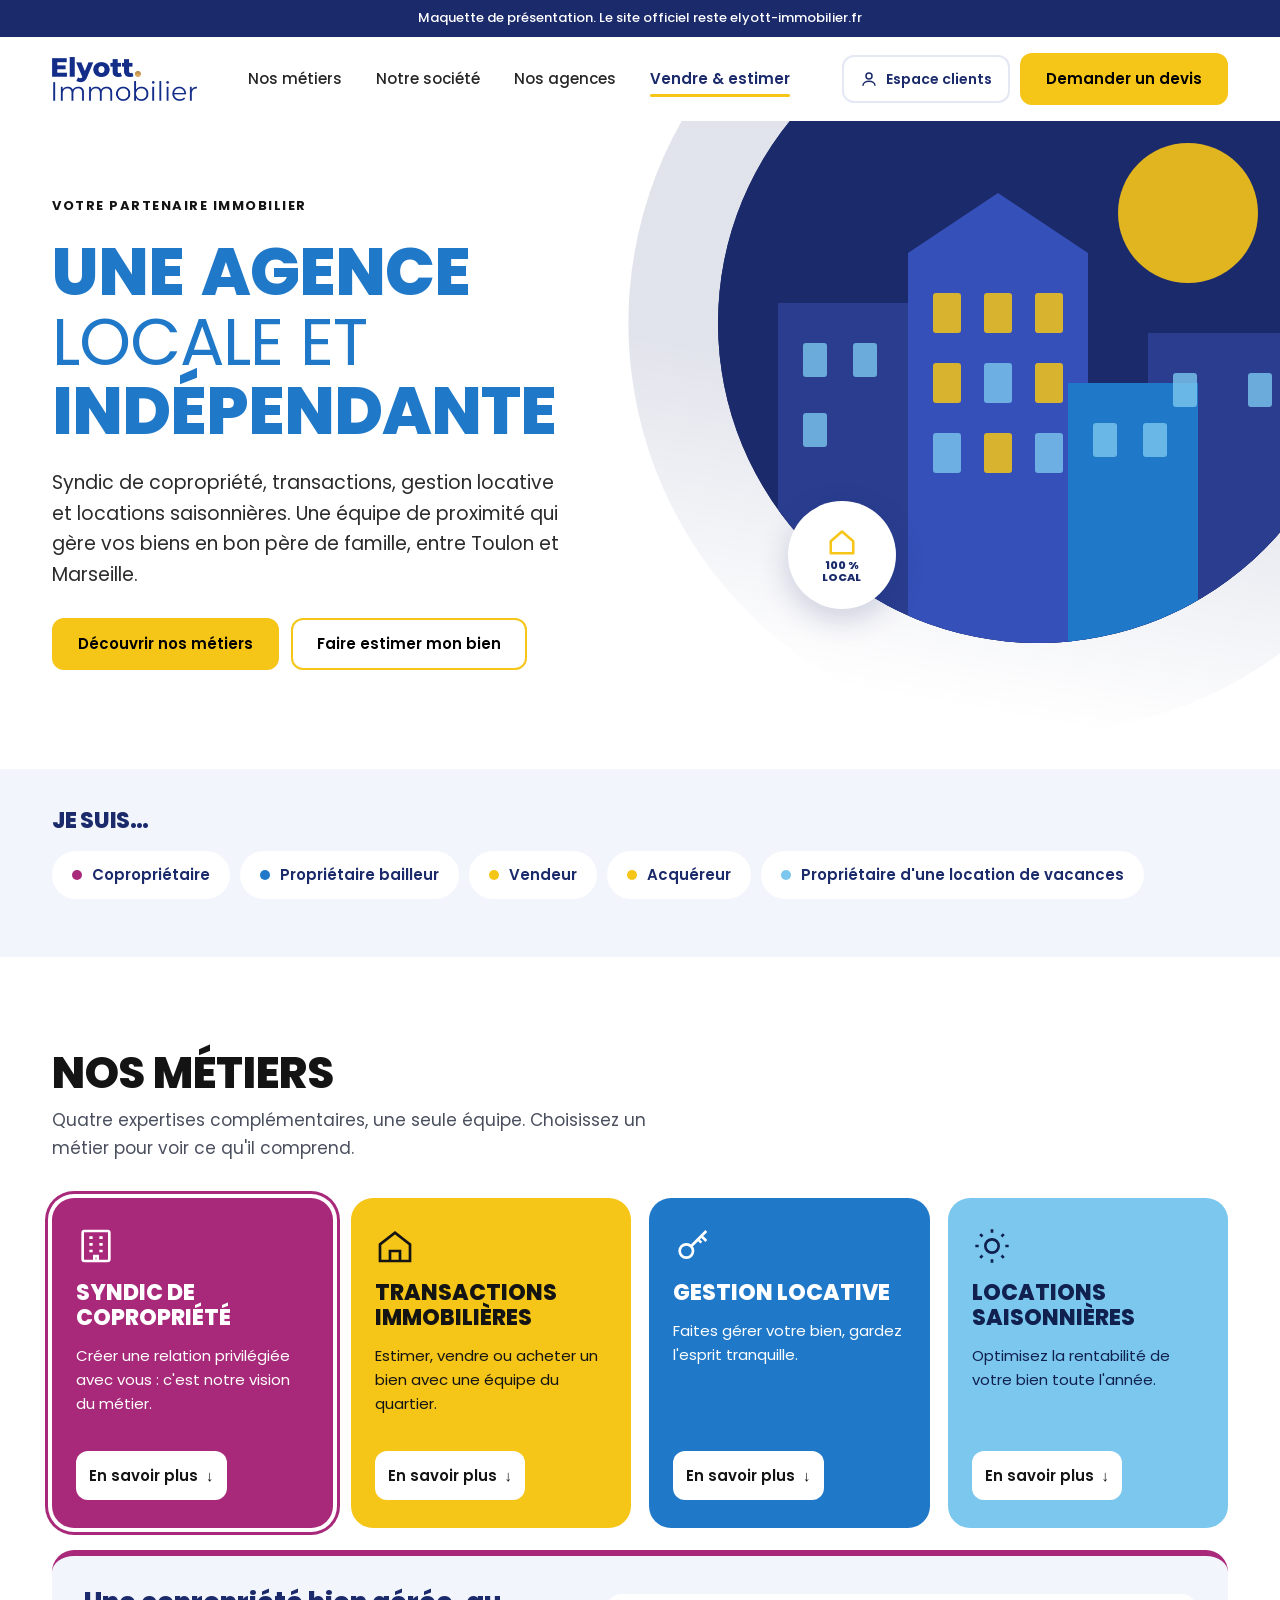
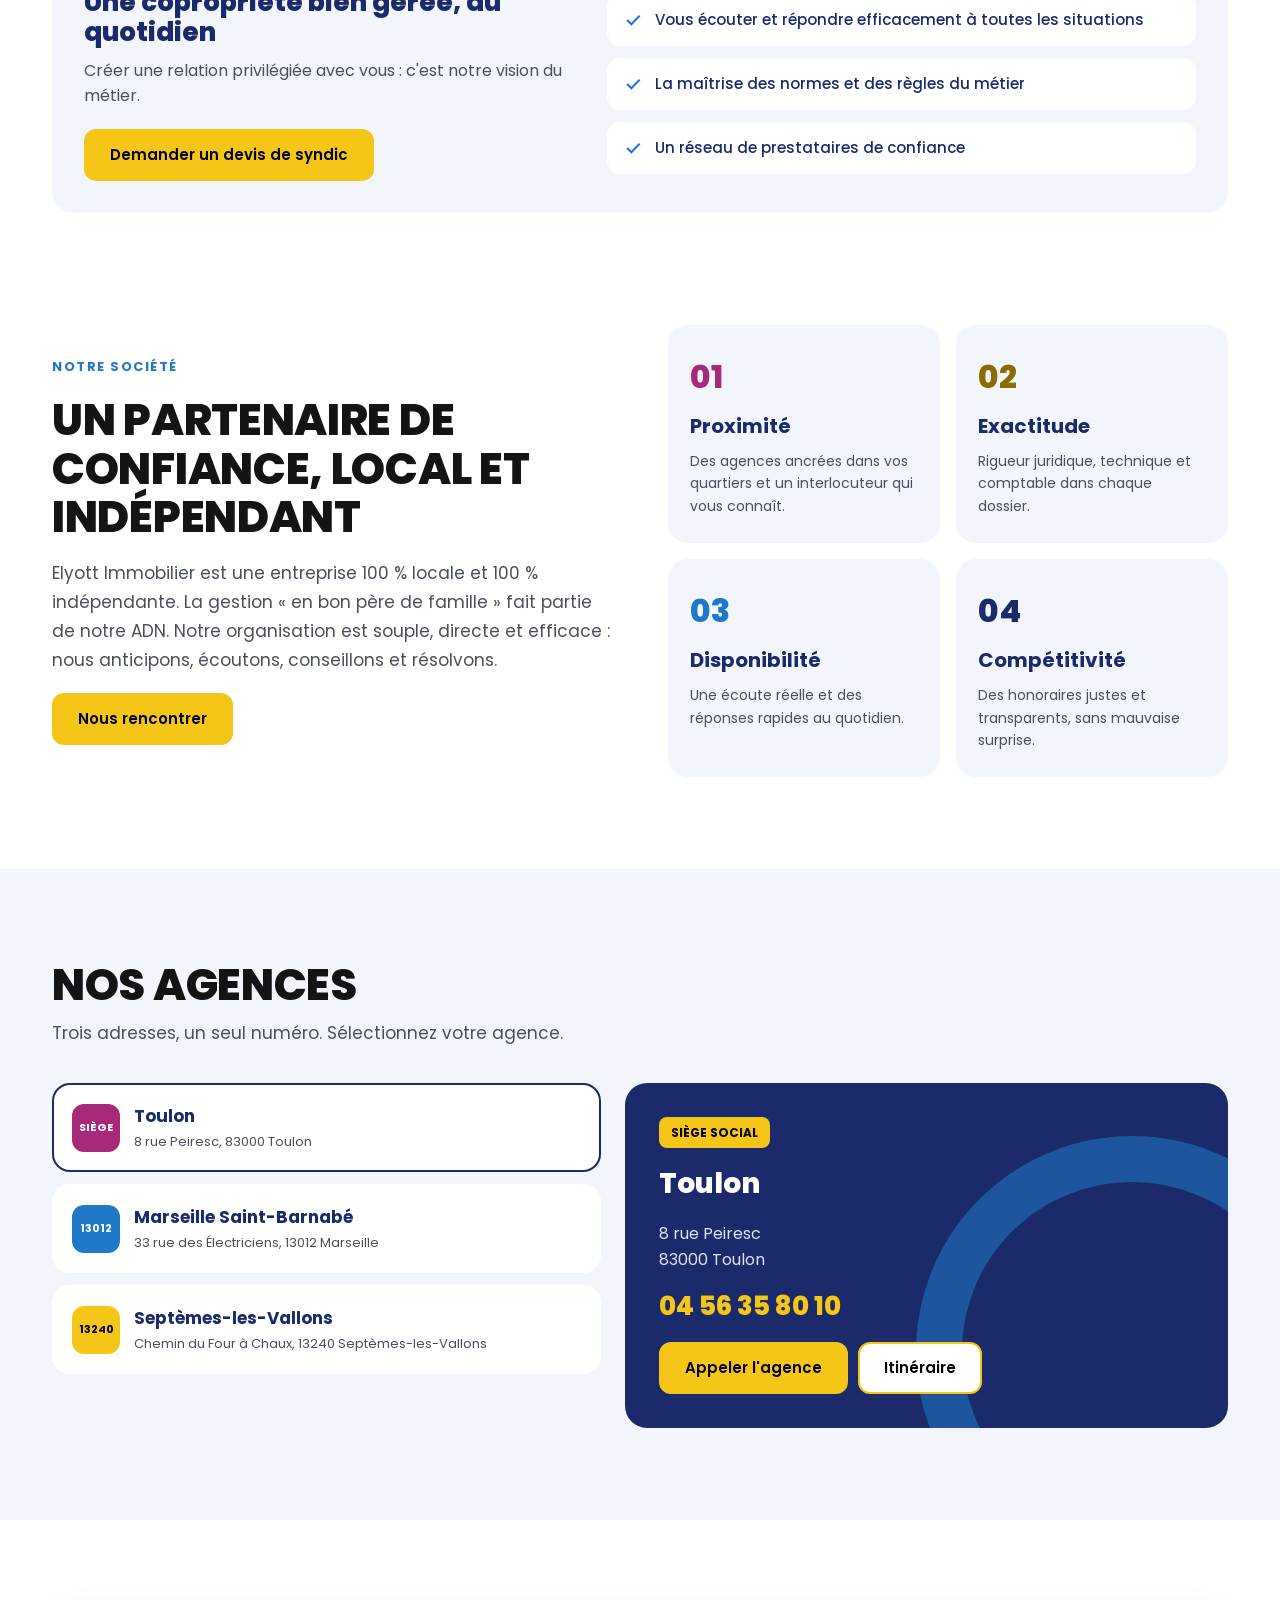
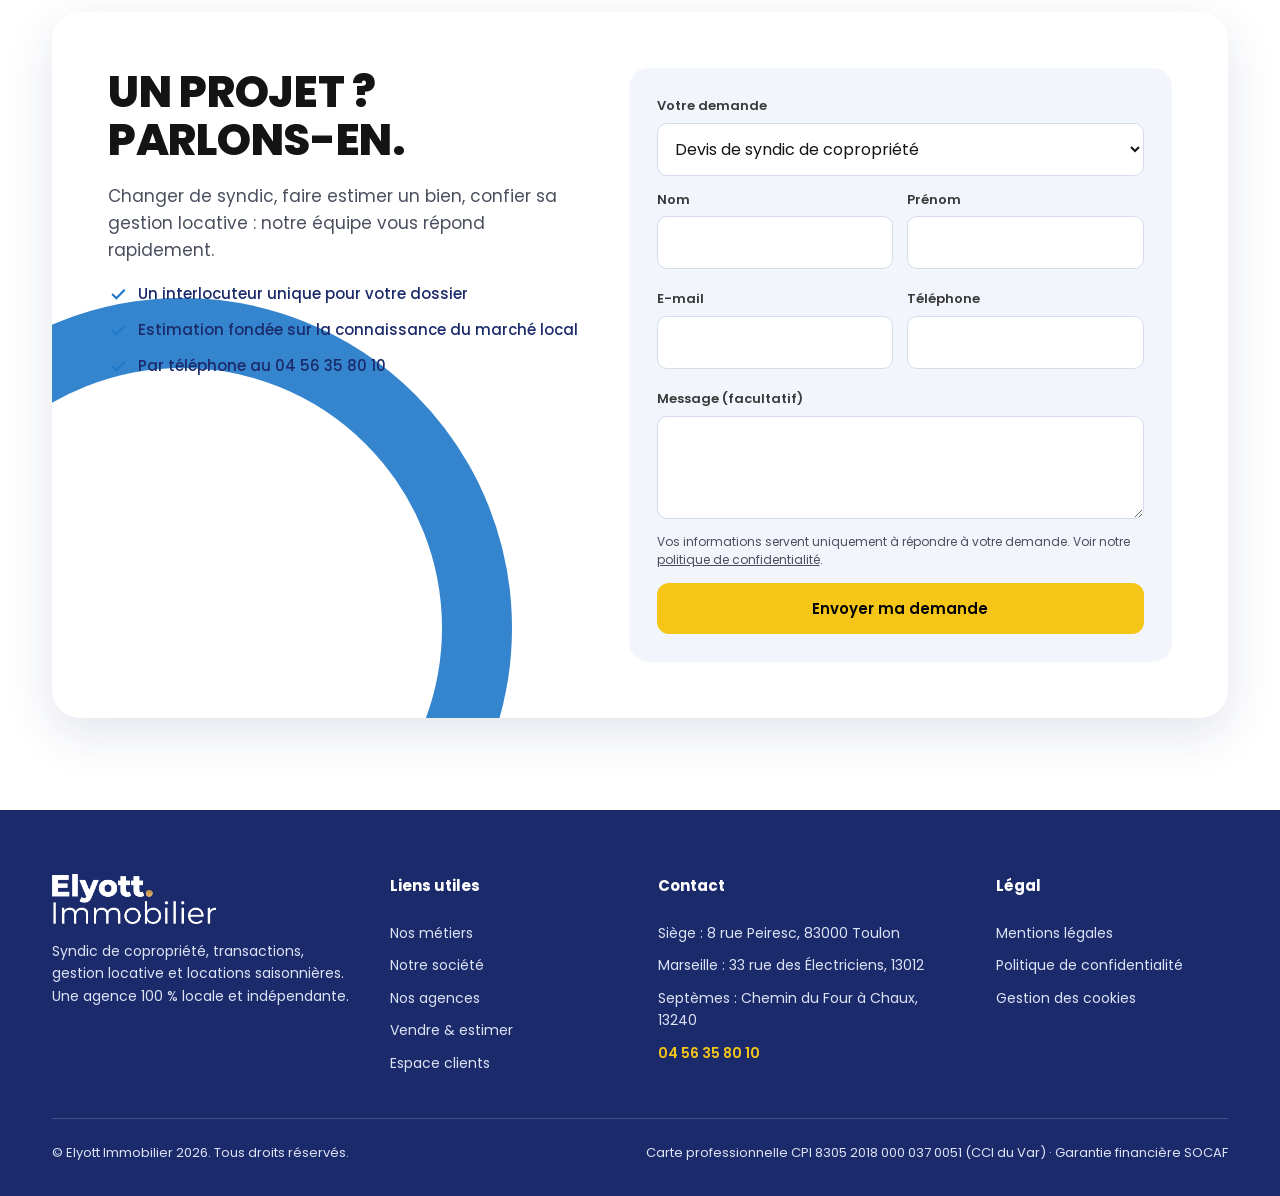
==== commit 6e1a96e6: "Passe le menu mobile en plein écran pour corriger son affichage après défilement Co-Authored-By: Cla" ====
--- a/index.html
+++ b/index.html
@@ -45,10 +45,11 @@
 .burger{display:none;flex-direction:column;width:48px;height:48px;padding:0;border:0;border-radius:12px;background:var(--yellow);cursor:pointer;align-items:center;justify-content:center;-webkit-tap-highlight-color:transparent}
 .burger span{display:block;width:20px;height:2.4px;background:#000;border-radius:2px;transition:transform .25s,opacity .2s}
 .burger span+span{margin-top:5px}
-.burger[aria-expanded=true] span:nth-child(1){transform:translateY(7.4px) rotate(45deg)}
-.burger[aria-expanded=true] span:nth-child(2){opacity:0}
-.burger[aria-expanded=true] span:nth-child(3){transform:translateY(-7.4px) rotate(-45deg)}
-.drawer{position:fixed;top:68px;left:0;right:0;bottom:0;z-index:45;background:var(--navy);padding:8px 20px 40px;overflow-y:auto;overscroll-behavior:contain;transform:translateY(-12px);opacity:0;visibility:hidden;transition:opacity .25s,transform .25s,visibility .25s}
+.drawer{position:fixed;top:0;left:0;right:0;bottom:0;z-index:60;background:var(--navy);padding:0 20px 40px;overflow-y:auto;overscroll-behavior:contain;-webkit-overflow-scrolling:touch;transform:translateY(-12px);opacity:0;visibility:hidden;transition:opacity .2s,transform .2s,visibility .2s}
+.drawer-in{min-height:calc(100% + 1px)}
+.drawer-top{display:flex;align-items:center;justify-content:space-between;height:68px;margin-bottom:8px}
+.drawer-top img{height:36px;width:auto}
+.drawer-close{width:48px;height:48px;padding:0;border:0;border-radius:12px;background:var(--yellow);cursor:pointer;display:flex;align-items:center;justify-content:center;color:#000}
 .drawer.open{transform:none;opacity:1;visibility:visible}
 .drawer a.row{display:flex;justify-content:space-between;align-items:center;padding:16px 4px;border-bottom:1px solid rgba(255,255,255,.14);font-size:20px;font-weight:700;color:#fff}
 .drawer a.row span{color:var(--yellow)}
@@ -246,13 +247,16 @@
   </div>
 </header>
 
-<div class="drawer" id="drawer">
+<div class="drawer" id="drawer" role="dialog" aria-modal="true" aria-label="Menu">
+<div class="drawer-in">
+  <div class="drawer-top"><img src="wordmark-blanc.png" alt="Elyott Immobilier"><button class="drawer-close" id="closeMenu" type="button" aria-label="Fermer le menu"><svg width="22" height="22" viewBox="0 0 24 24" fill="none" stroke="currentColor" stroke-width="2.6" stroke-linecap="round" aria-hidden="true"><path d="M6 6l12 12M18 6L6 18"/></svg></button></div>
   <a class="row" href="#metiers">Nos métiers <span aria-hidden="true">→</span></a>
   <a class="row" href="#societe">Notre société <span aria-hidden="true">→</span></a>
   <a class="row" href="#agences">Nos agences <span aria-hidden="true">→</span></a>
   <a class="row" href="#contact">Vendre &amp; estimer <span aria-hidden="true">→</span></a>
   <a class="row" href="https://extranet2.ics.fr/V5/connexion-elyott.html" target="_blank" rel="noopener">Espace clients <span aria-hidden="true">→</span></a>
   <a class="btn" href="#contact">Demander un devis</a>
+</div>
 </div>
 
 <main>
@@ -407,20 +411,18 @@
   if(sc!==wasScrolled){hdr.classList.toggle('scrolled',sc);wasScrolled=sc}
   if(tp!==wasTop){topBtn.classList.toggle('show',tp);wasTop=tp}
   if(wide()&&!calm&&y<900)disc.style.transform='translate3d(0,'+(y*0.12)+'px,0)';
-  if(drawer.classList.contains('open'))placeDrawer();
 }
 addEventListener('scroll',()=>{if(!ticking){ticking=true;requestAnimationFrame(onScroll)}},{passive:true});
 topBtn.onclick=()=>scrollTo({top:0,behavior:'smooth'});
-function placeDrawer(){drawer.style.top=Math.max(0,Math.round(hdr.getBoundingClientRect().bottom))+'px'}
 function menu(open){
-  if(open)placeDrawer();
-  drawer.classList.toggle('open',open);burger.setAttribute('aria-expanded',open);burger.setAttribute('aria-label',open?'Fermer le menu':'Ouvrir le menu');
-  document.documentElement.style.overflow=document.body.style.overflow=open?'hidden':'';
+  drawer.classList.toggle('open',open);burger.setAttribute('aria-expanded',open);
+  if(open)$('#closeMenu').focus({preventScroll:true});
 }
-burger.onclick=()=>menu(!drawer.classList.contains('open'));
+$('#closeMenu').onclick=()=>menu(false);
+burger.onclick=()=>menu(true);
 drawer.addEventListener('click',e=>{if(e.target.closest('a'))menu(false)});
 addEventListener('keydown',e=>{if(e.key==='Escape')menu(false)});
-addEventListener('resize',()=>{if(wide())menu(false);else{disc.style.transform='';if(drawer.classList.contains('open'))placeDrawer()}});
+addEventListener('resize',()=>{if(wide())menu(false);else disc.style.transform=''});
 
 /* Apparition au défilement + lien actif */
 const io=new IntersectionObserver(es=>es.forEach(e=>{if(e.isIntersecting){e.target.classList.add('in');io.unobserve(e.target)}}),{threshold:.12});
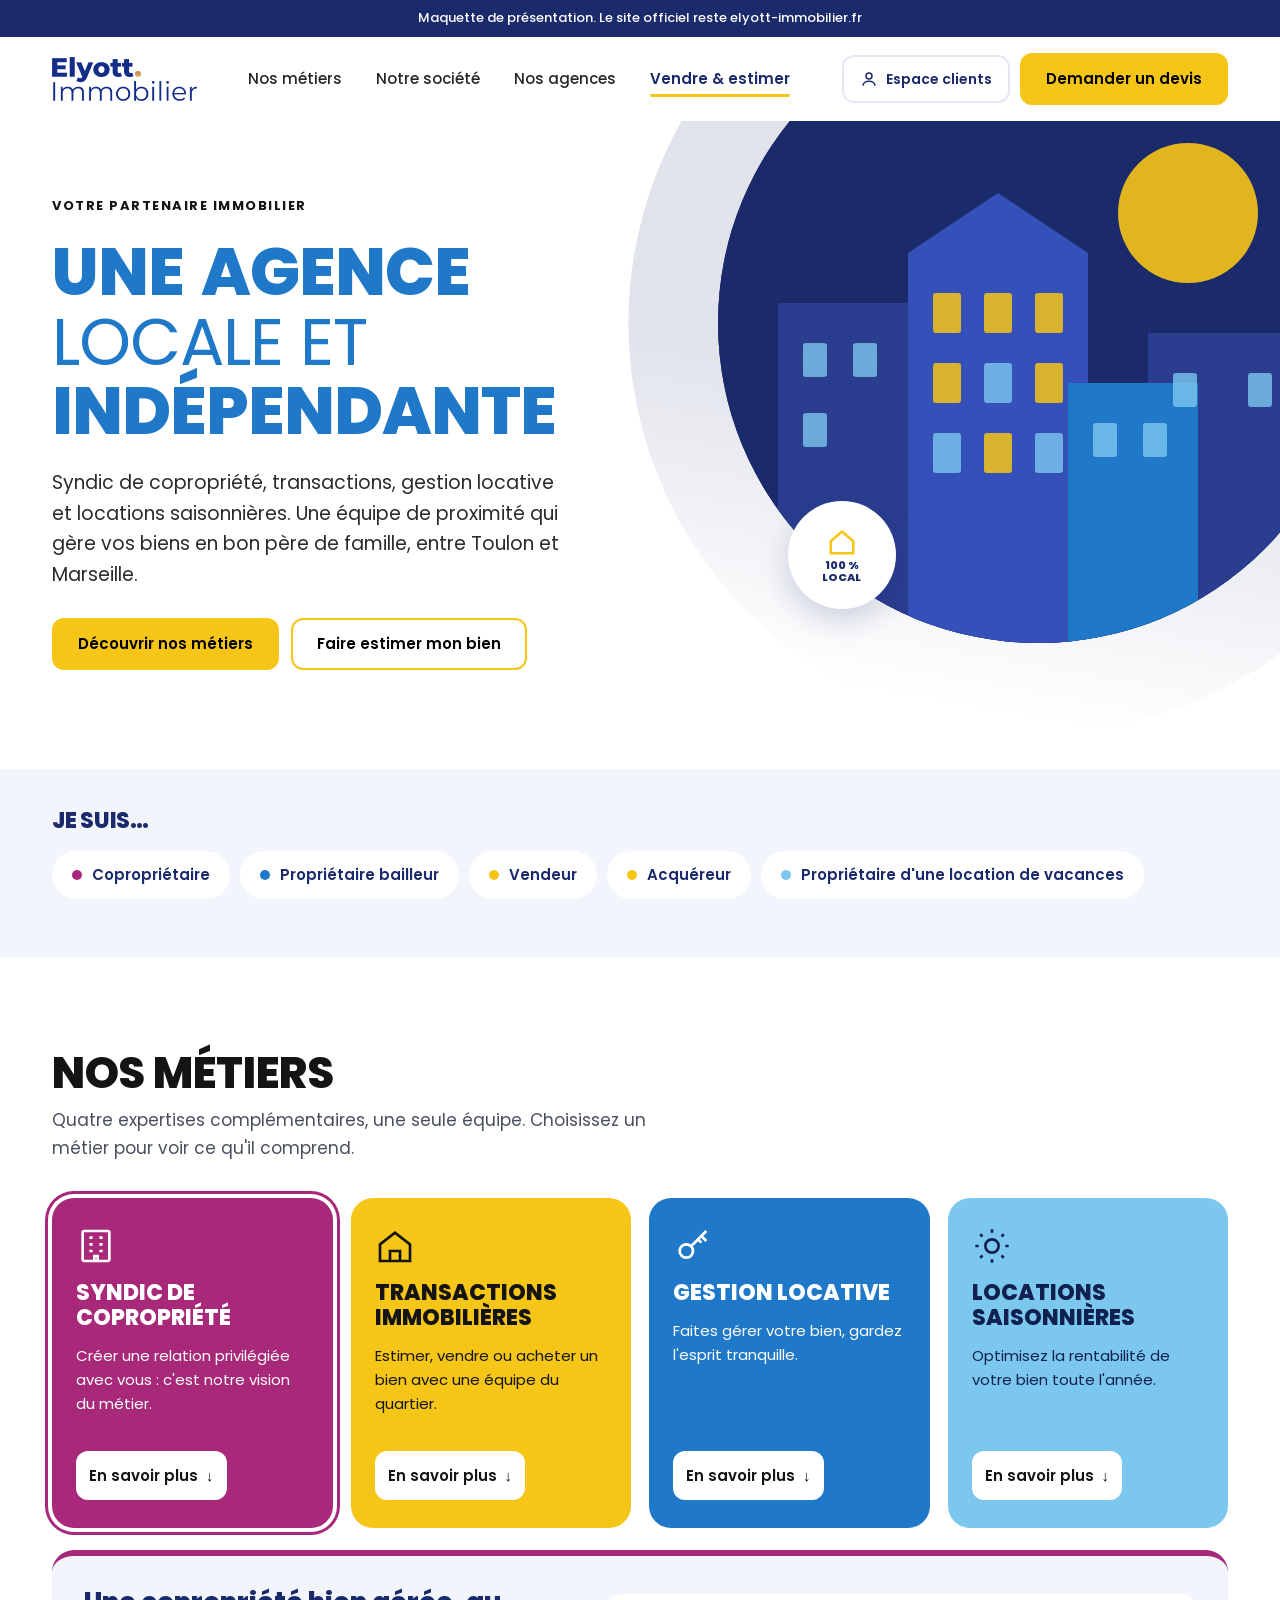
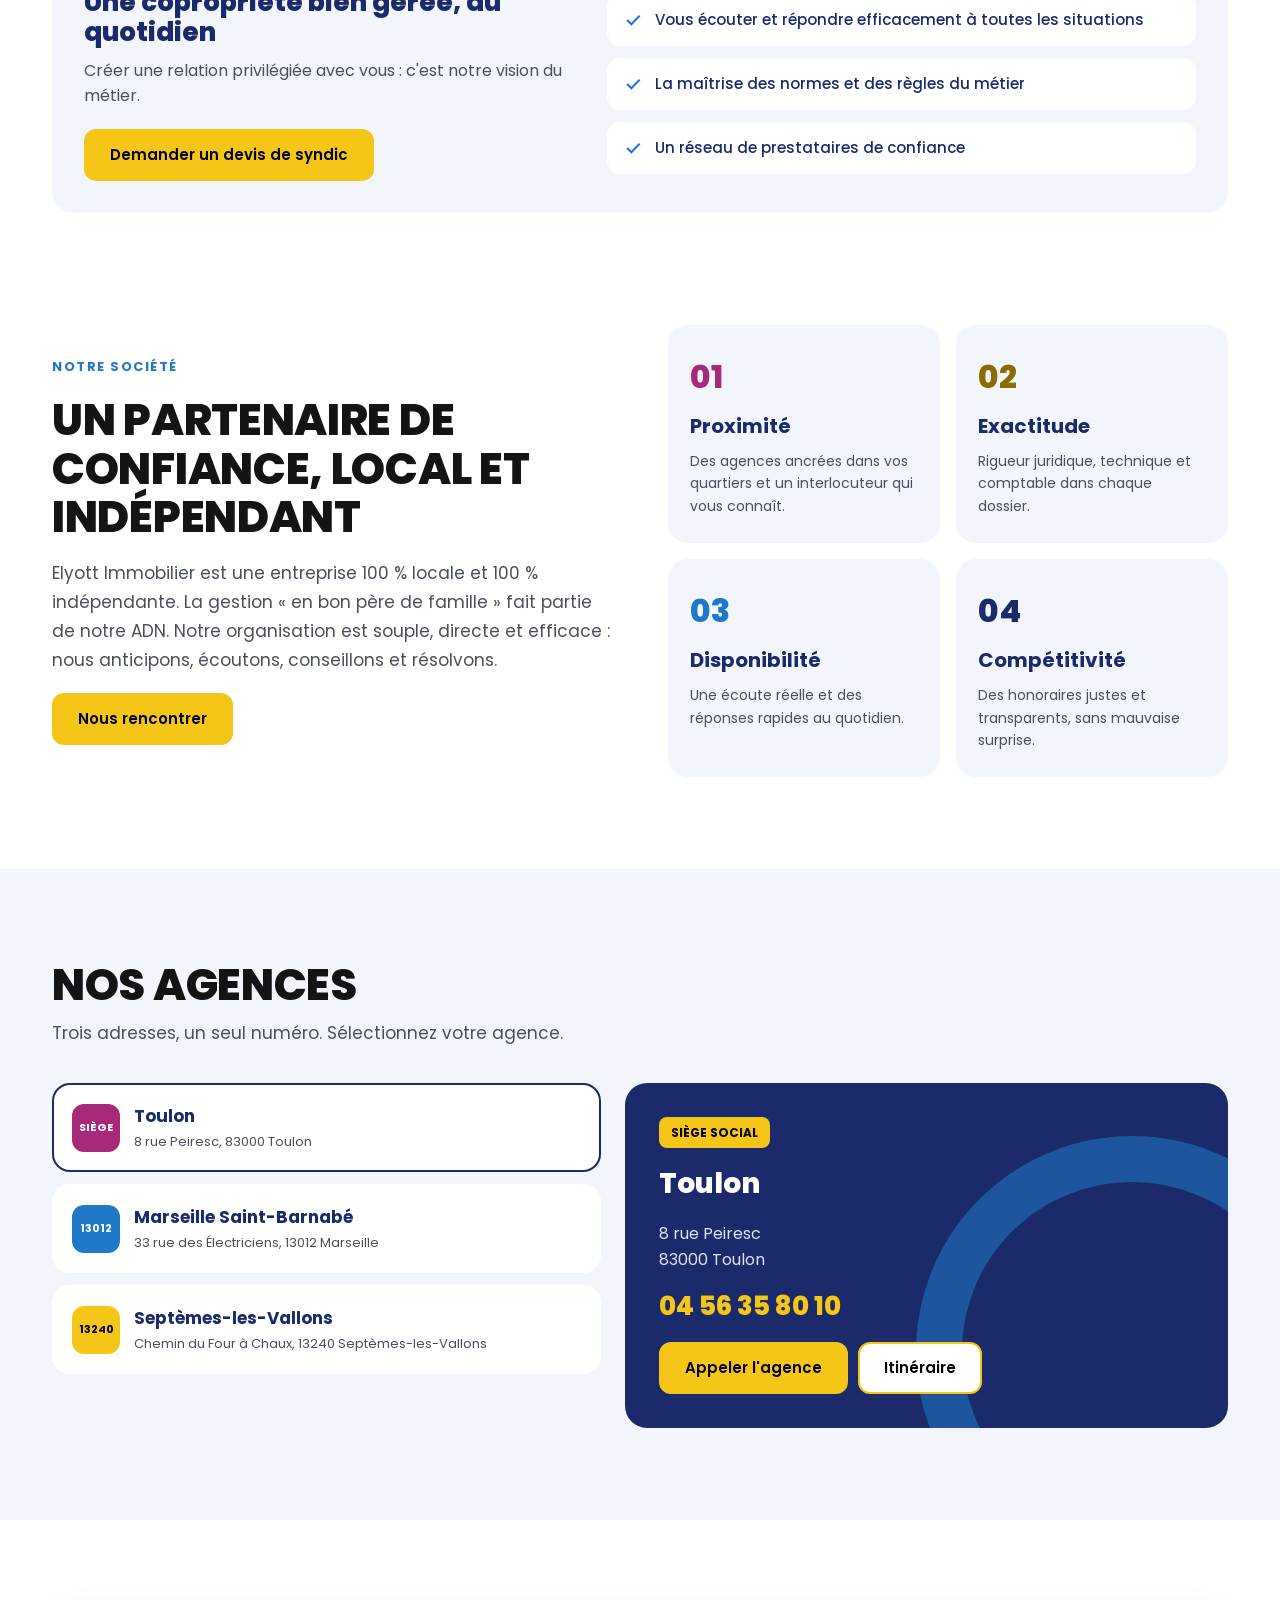
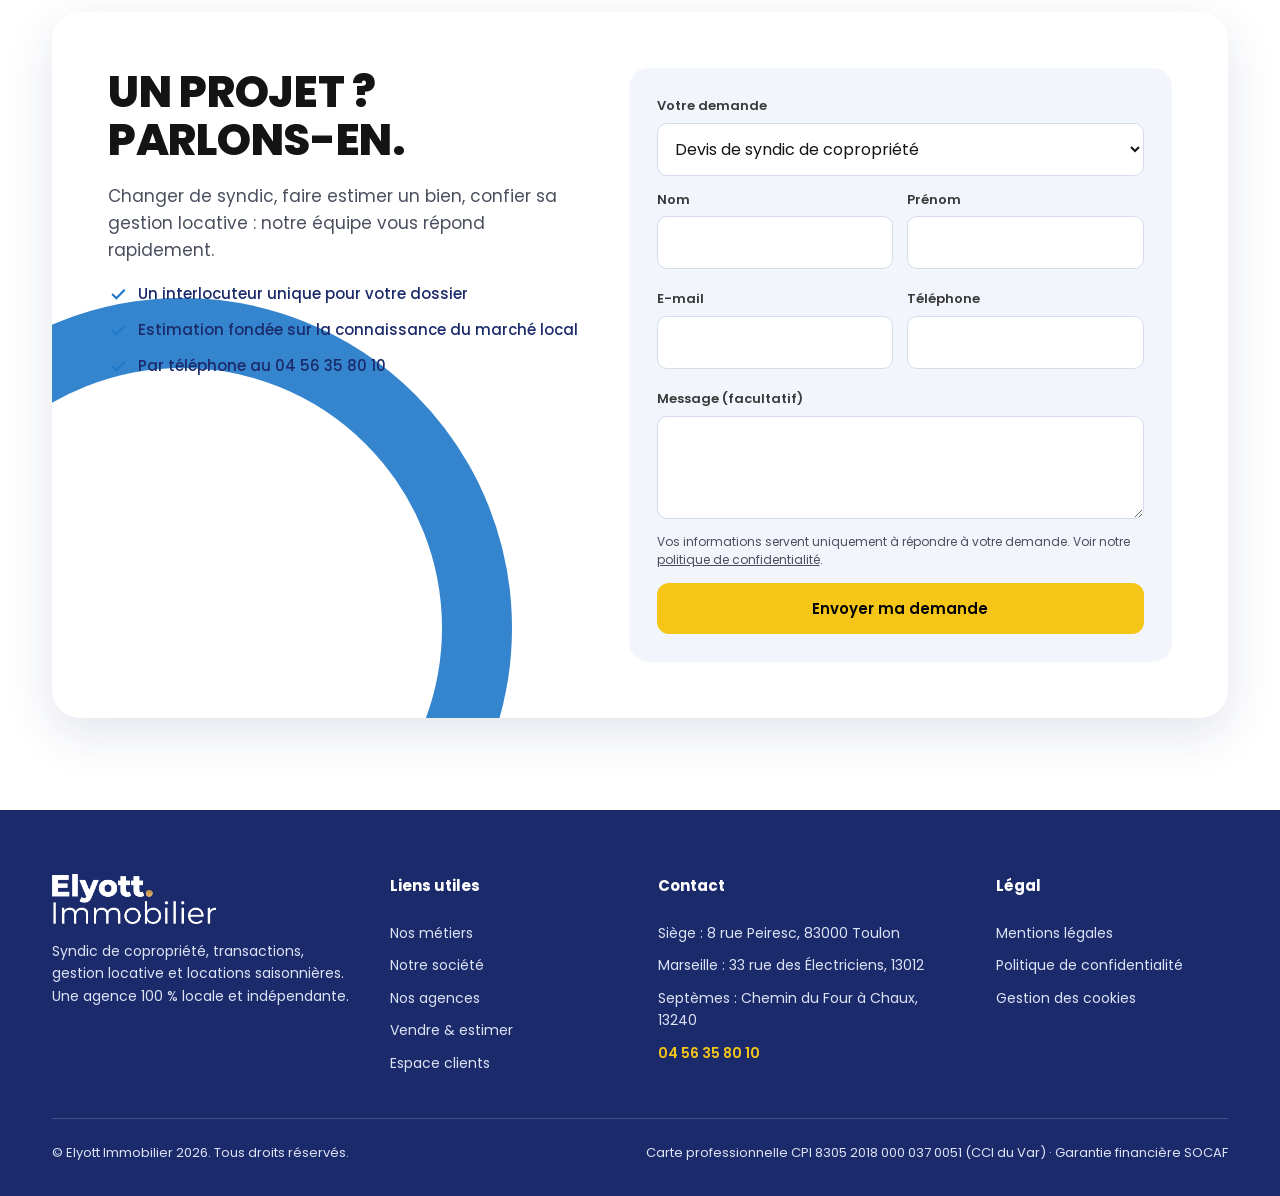
==== commit 0d897dfe: "Menu mobile : le bouton jaune ouvre l'espace clients Co-Authored-By: Claude Fable 5.2 <noreply@anthr" ====
--- a/index.html
+++ b/index.html
@@ -254,8 +254,7 @@
   <a class="row" href="#societe">Notre société <span aria-hidden="true">→</span></a>
   <a class="row" href="#agences">Nos agences <span aria-hidden="true">→</span></a>
   <a class="row" href="#contact">Vendre &amp; estimer <span aria-hidden="true">→</span></a>
-  <a class="row" href="https://extranet2.ics.fr/V5/connexion-elyott.html" target="_blank" rel="noopener">Espace clients <span aria-hidden="true">→</span></a>
-  <a class="btn" href="#contact">Demander un devis</a>
+  <a class="btn" href="https://extranet2.ics.fr/V5/connexion-elyott.html" target="_blank" rel="noopener">Espace clients</a>
 </div>
 </div>
 
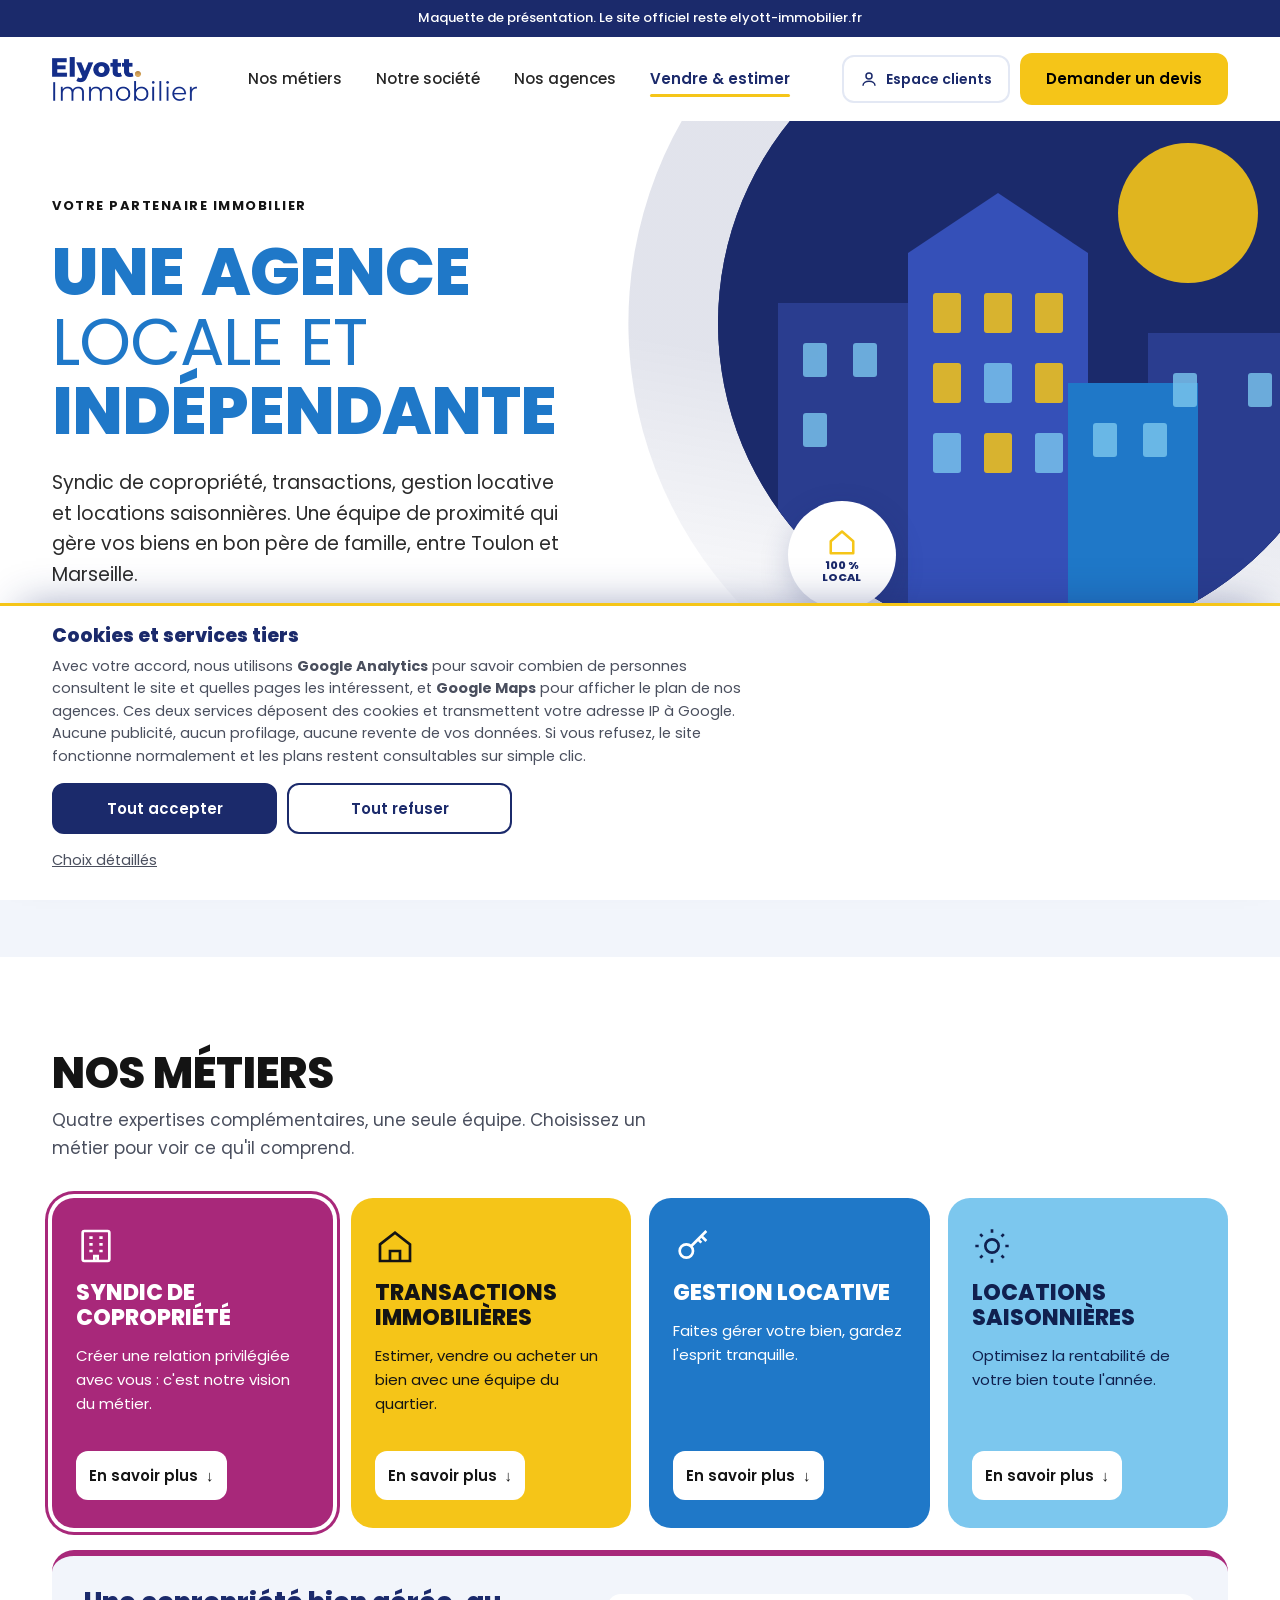
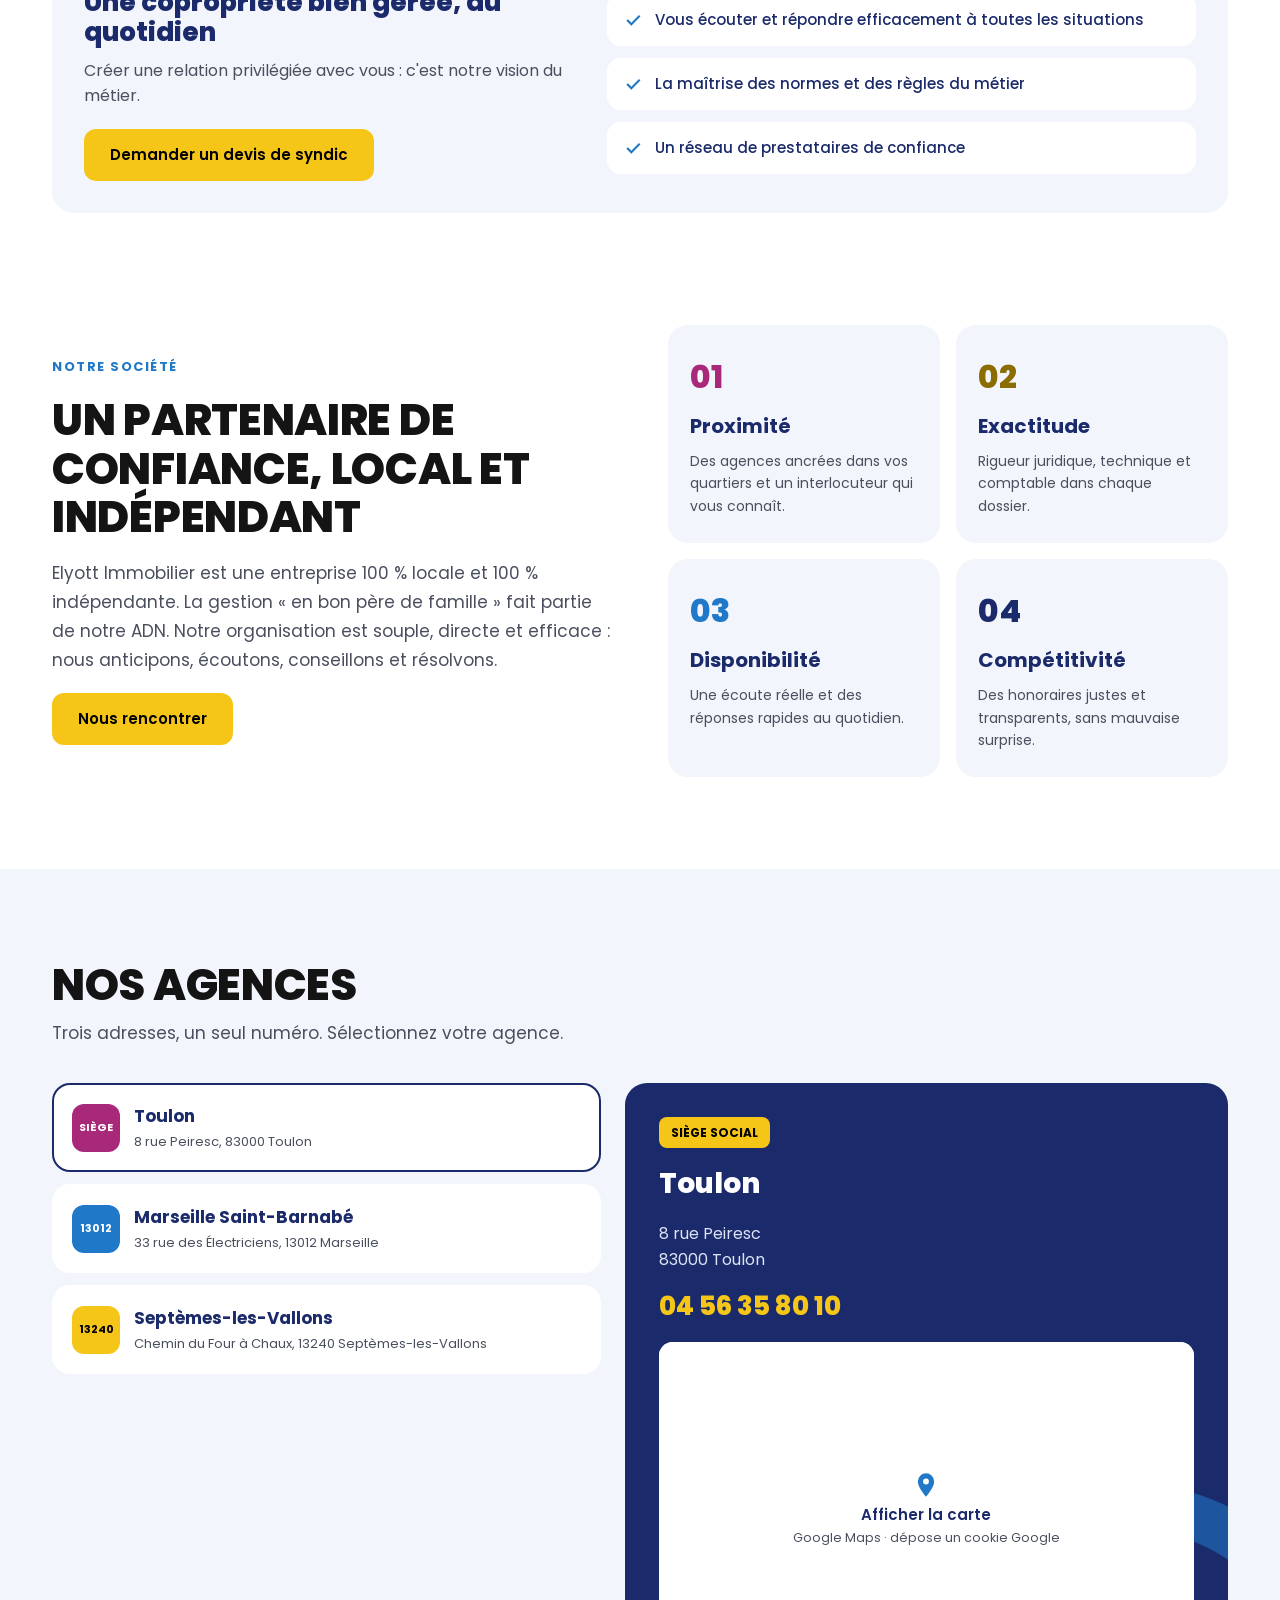
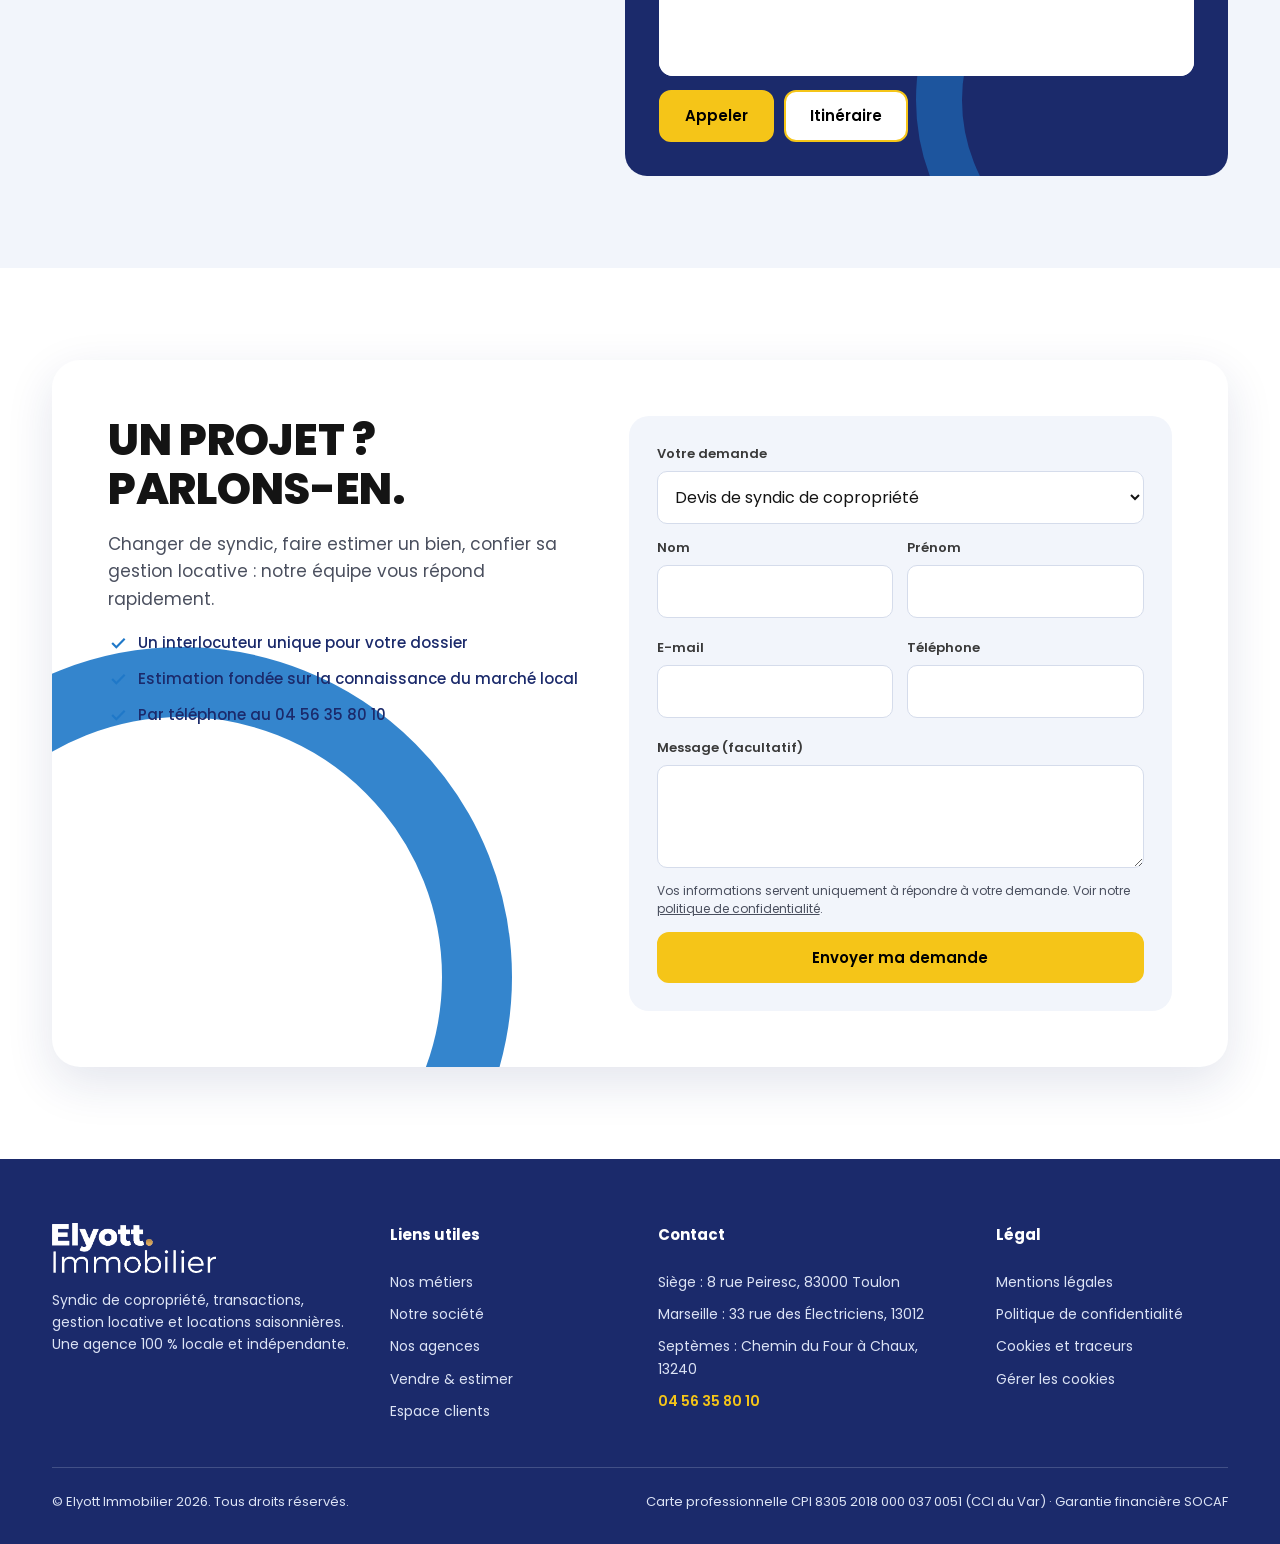
==== commit 836f9e62: "Ajoute le bandeau cookies, Google Analytics, les plans Google Maps et Formspree Mêmes outils que le " ====
--- a/index.html
+++ b/index.html
@@ -5,6 +5,8 @@
 <meta name="viewport" content="width=device-width, initial-scale=1">
 <title>Elyott Immobilier — maquette de refonte</title>
 <meta name="robots" content="noindex, nofollow">
+<meta name="description" content="Elyott Immobilier : syndic de copropriété, transactions, gestion locative et locations saisonnières à Toulon, Marseille et Septèmes-les-Vallons.">
+<link rel="preconnect" href="https://fonts.gstatic.com" crossorigin>
 <link rel="preconnect" href="https://fonts.googleapis.com">
 <link href="https://fonts.googleapis.com/css2?family=Poppins:wght@400;500;600;700;800&display=swap" rel="stylesheet">
 <style>
@@ -181,6 +183,29 @@
 .foot a:hover{color:var(--yellow)}
 .legal{margin-top:44px;padding-top:24px;border-top:1px solid rgba(220,227,245,.2);display:flex;flex-wrap:wrap;justify-content:space-between;gap:10px;font-size:13px}
 
+.carte{position:relative;aspect-ratio:16/10;border-radius:14px;overflow:hidden;background:#fff}
+.carte iframe{display:block;width:100%;height:100%;border:0}
+.carte button{position:absolute;inset:0;width:100%;border:0;background:#fff;cursor:pointer;display:flex;flex-direction:column;align-items:center;justify-content:center;gap:4px;color:var(--navy);padding:12px}
+.carte button svg{width:28px;height:28px;fill:var(--blue)}
+.carte button b{font-size:15px;font-weight:600}
+.carte button small{font-size:12.5px;color:var(--mute);text-align:center;line-height:1.35}
+.cookies{position:fixed;left:0;right:0;bottom:0;z-index:80;background:#fff;border-top:3px solid var(--yellow);box-shadow:0 -18px 40px -22px rgba(27,42,107,.45);transform:translateY(102%);transition:transform .4s ease;padding:20px 20px 22px;max-height:92vh;overflow-y:auto;overscroll-behavior:contain}
+.cookies.open{transform:none}
+.cookies-in{max-width:1176px;margin:0 auto}
+.cookies h2{font-size:19px;letter-spacing:0;color:var(--navy);margin-bottom:8px}
+.cookies p{font-size:14.5px;line-height:1.55;color:var(--mute);max-width:78ch}
+.ck-btns{display:grid;grid-template-columns:repeat(2,minmax(0,1fr));gap:10px;margin-top:16px;max-width:460px}
+.ck-btns .btn{padding:12px 10px}
+.btn.line{background:#fff;border-color:var(--navy);color:var(--navy)}
+.ck-toggle{display:block;background:none;border:0;padding:12px 0 4px;min-height:44px;color:var(--mute);font-size:14.5px;text-decoration:underline;cursor:pointer}
+.ck{border-top:1px solid var(--line);margin-top:10px;padding-top:14px;display:grid;gap:14px;max-width:620px}
+.ck[hidden]{display:none}
+.ck-l{display:flex;gap:14px;align-items:flex-start;justify-content:space-between}
+.ck-l b,.ck-l label{font-size:15px;color:var(--navy);font-weight:600}
+.ck-l p{font-size:13.5px}
+.ck-l input{flex:0 0 auto;width:24px;height:24px;margin-top:2px;accent-color:var(--navy)}
+.ck-l span{flex:0 0 auto;font-size:12px;font-weight:600;color:var(--mute);white-space:nowrap}
+.ck a{font-size:13.5px;text-decoration:underline;color:var(--mute)}
 .dock{display:none}
 .top{position:fixed;right:24px;bottom:24px;z-index:40;width:48px;height:48px;border-radius:50%;border:0;background:var(--navy);color:#fff;cursor:pointer;opacity:0;pointer-events:none;transition:opacity .25s,transform .25s;transform:translateY(10px);box-shadow:0 8px 20px rgba(27,42,107,.3)}
 .top.show{opacity:1;pointer-events:auto;transform:none}
@@ -378,7 +403,7 @@
       <div><img src="wordmark-blanc.png" alt="Elyott Immobilier"><p>Syndic de copropriété, transactions, gestion locative et locations saisonnières. Une agence 100 % locale et indépendante.</p></div>
       <nav aria-label="Liens utiles"><h4>Liens utiles</h4><a href="#metiers">Nos métiers</a><a href="#societe">Notre société</a><a href="#agences">Nos agences</a><a href="#contact">Vendre &amp; estimer</a><a href="https://extranet2.ics.fr/V5/connexion-elyott.html" target="_blank" rel="noopener">Espace clients</a></nav>
       <div class="col"><h4>Contact</h4><span>Siège : 8 rue Peiresc, 83000 Toulon</span><span>Marseille : 33 rue des Électriciens, 13012</span><span>Septèmes : Chemin du Four à Chaux, 13240</span><a href="tel:+33456358010" style="color:var(--yellow);font-weight:600">04 56 35 80 10</a></div>
-      <nav aria-label="Informations légales"><h4>Légal</h4><a href="mentions-legales.html">Mentions légales</a><a href="politique-de-confidentialite.html">Politique de confidentialité</a><a href="politique-de-confidentialite.html#cookies">Gestion des cookies</a></nav>
+      <nav aria-label="Informations légales"><h4>Légal</h4><a href="mentions-legales.html">Mentions légales</a><a href="politique-de-confidentialite.html">Politique de confidentialité</a><a href="politique-de-confidentialite.html#cookies">Cookies et traceurs</a><a href="#cookies-gestion" data-cookies-reopen>Gérer les cookies</a></nav>
     </div>
     <div class="legal"><span>© Elyott Immobilier 2026. Tous droits réservés.</span><span>Carte professionnelle CPI 8305 2018 000 037 0051 (CCI du Var) · Garantie financière SOCAF</span></div>
   </div>
@@ -388,6 +413,24 @@
   <a class="btn navy" href="tel:+33456358010"><svg width="17" height="17" viewBox="0 0 24 24" fill="none" stroke="currentColor" stroke-width="2" aria-hidden="true"><path d="M22 16.9v3a2 2 0 0 1-2.2 2 19.8 19.8 0 0 1-8.6-3.1 19.5 19.5 0 0 1-6-6A19.8 19.8 0 0 1 2.1 4.2 2 2 0 0 1 4.1 2h3a2 2 0 0 1 2 1.7c.1.9.4 1.8.7 2.7a2 2 0 0 1-.5 2.1L8 9.8a16 16 0 0 0 6 6l1.3-1.3a2 2 0 0 1 2.1-.4c.9.3 1.8.6 2.7.7a2 2 0 0 1 1.7 2z"/></svg>Appeler</a>
   <a class="btn" href="#contact">Demander un devis</a>
 </div>
+<aside class="cookies" id="cookies" hidden aria-labelledby="ckTitre">
+  <div class="cookies-in">
+    <h2 id="ckTitre">Cookies et services tiers</h2>
+    <p>Avec votre accord, nous utilisons <b>Google&nbsp;Analytics</b> pour savoir combien de personnes consultent le site et quelles pages les intéressent, et <b>Google&nbsp;Maps</b> pour afficher le plan de nos agences. Ces deux services déposent des cookies et transmettent votre adresse IP à Google. Aucune publicité, aucun profilage, aucune revente de vos données. Si vous refusez, le site fonctionne normalement et les plans restent consultables sur simple clic.</p>
+    <div class="ck-btns">
+      <button type="button" class="btn navy" id="ckAccept">Tout accepter</button>
+      <button type="button" class="btn line" id="ckRefuse">Tout refuser</button>
+    </div>
+    <button type="button" class="ck-toggle" id="ckToggle" aria-expanded="false" aria-controls="ckDetails">Choix détaillés</button>
+    <div class="ck" id="ckDetails" hidden>
+      <div class="ck-l"><div><b>Fonctionnement du site</b><p>Mémorise uniquement votre choix ci-dessus. Indispensable, donc toujours actif.</p></div><span>Toujours actif</span></div>
+      <div class="ck-l"><div><label for="ckAna">Mesure d'audience</label><p>Google Analytics (Google LLC, États-Unis) : 2 cookies, 13 mois maximum.</p></div><input type="checkbox" id="ckAna"></div>
+      <div class="ck-l"><div><label for="ckMaps">Plans des agences</label><p>Google Maps (Google Ireland Limited) : affiche la carte de chaque agence. Cookies et durées définis par Google.</p></div><input type="checkbox" id="ckMaps"></div>
+      <button type="button" class="btn" id="ckSave">Enregistrer mes choix</button>
+      <a href="politique-de-confidentialite.html#cookies">Détail de chaque cookie et de sa durée</a>
+    </div>
+  </div>
+</aside>
 <button class="top" id="top" aria-label="Revenir en haut de la page"><svg width="20" height="20" viewBox="0 0 24 24" fill="none" stroke="currentColor" stroke-width="2.4" aria-hidden="true"><path d="M6 15l6-6 6 6"/></svg></button>
 
 <script>
@@ -484,9 +527,9 @@
 
 /* Agences */
 const AG=[
- {n:'Toulon',tag:'SIÈGE',c:'#A8287A',a:'8 rue Peiresc',v:'83000 Toulon',q:'8 Rue Peiresc 83000 Toulon'},
- {n:'Marseille Saint-Barnabé',tag:'13012',c:'#1F78C8',a:'33 rue des Électriciens',v:'13012 Marseille',q:'33 Rue des Electriciens 13012 Marseille'},
- {n:'Septèmes-les-Vallons',tag:'13240',c:'#F5C518',t:'#000',a:'Chemin du Four à Chaux',v:'13240 Septèmes-les-Vallons',q:'Chemin du Four à Chaux 13240 Septèmes-les-Vallons'}
+ {n:'Toulon',tag:'SIÈGE',c:'#A8287A',g:'43.1267666,5.9286398',a:'8 rue Peiresc',v:'83000 Toulon',q:'8 Rue Peiresc 83000 Toulon'},
+ {n:'Marseille Saint-Barnabé',tag:'13012',c:'#1F78C8',g:'43.3045560,5.4171544',a:'33 rue des Électriciens',v:'13012 Marseille',q:'33 Rue des Electriciens 13012 Marseille'},
+ {n:'Septèmes-les-Vallons',tag:'13240',c:'#F5C518',t:'#000',g:'43.4074077,5.3695954',a:'Chemin du Four à Chaux',v:'13240 Septèmes-les-Vallons',q:'Chemin du Four à Chaux 13240 Septèmes-les-Vallons'}
 ];
 const agList=$('#agList'),agPanel=$('#agPanel');
 AG.forEach((g,i)=>{
@@ -494,9 +537,22 @@
   b.innerHTML='<span class="tag">'+g.tag+'</span><span><strong>'+g.n+'</strong><small>'+g.a+', '+g.v+'</small></span>';
   b.onclick=()=>showAg(i);agList.append(b);
 });
+const PIN='<svg viewBox="0 0 24 24" aria-hidden="true"><path d="M12 2a7 7 0 0 0-7 7c0 5.2 7 13 7 13s7-7.8 7-13a7 7 0 0 0-7-7Zm0 9.5A2.5 2.5 0 1 1 12 6.5a2.5 2.5 0 0 1 0 5Z"/></svg>';
+let mapsOn=false;
+function loadMap(){
+  const c=agPanel.querySelector('.carte');if(!c||c.querySelector('iframe'))return;
+  const f=document.createElement('iframe');
+  f.src='https://maps.google.com/maps?q='+encodeURIComponent(c.dataset.coord)+'&z=16&hl=fr&output=embed';
+  f.title='Carte Google Maps de l’agence de '+c.dataset.nom;f.loading='lazy';f.referrerPolicy='no-referrer-when-downgrade';f.setAttribute('allowfullscreen','');
+  c.innerHTML='';c.appendChild(f);
+}
 function showAg(i){
   const g=AG[i];[...agList.children].forEach((c,k)=>c.setAttribute('aria-selected',k===i));
-  agPanel.innerHTML='<span class="pill">'+(i===0?'SIÈGE SOCIAL':'AGENCE')+'</span><h3>'+g.n+'</h3><p>'+g.a+'<br>'+g.v+'</p><span class="tel">04 56 35 80 10</span><div class="row"><a class="btn" href="tel:+33456358010">Appeler l\'agence</a><a class="btn ghost" target="_blank" rel="noopener" href="https://www.google.com/maps/search/?api=1&query='+encodeURIComponent(g.q)+'">Itinéraire</a></div>';
+  agPanel.innerHTML='<span class="pill">'+(i===0?'SIÈGE SOCIAL':'AGENCE')+'</span><h3>'+g.n+'</h3><p>'+g.a+'<br>'+g.v+'</p><span class="tel">04 56 35 80 10</span>'
+   +'<div class="carte" data-coord="'+g.g+'" data-nom="'+g.n+'"><button type="button" aria-label="Afficher la carte Google Maps de l’agence de '+g.n+'">'+PIN+'<b>Afficher la carte</b><small>Google Maps · dépose un cookie Google</small></button></div>'
+   +'<div class="row"><a class="btn" href="tel:+33456358010">Appeler</a><a class="btn ghost" target="_blank" rel="noopener noreferrer" href="https://www.google.com/maps/dir/?api=1&destination='+g.g+'">Itinéraire</a></div>';
+  agPanel.querySelector('.carte button').onclick=()=>{mapsOn=true;loadMap()};
+  if(mapsOn)loadMap();
 }
 showAg(0);
 
@@ -504,9 +560,9 @@
 document.addEventListener('click',e=>{const a=e.target.closest('[data-pick]');if(a&&$('#sujet'))$('#sujet').value=a.dataset.pick});
 
 /* Formulaire
-   Pour recevoir les demandes par e-mail : indiquer l'adresse de l'agence ci-dessous
-   (envoi via le service FormSubmit, activé par un e-mail de confirmation au premier envoi). */
-const FORM_EMAIL='';
+   Envoi par Formspree : coller ci-dessous l'identifiant du formulaire (ex. "xayzabcd").
+   Tant qu'il est vide, rien n'est envoyé et le site reste en mode présentation. */
+const FORMSPREE_ID='';
 const form=$('#form');
 form.addEventListener('submit',async e=>{
   e.preventDefault();let ok=true;
@@ -517,11 +573,11 @@
   if(!ok)return;
   const d=Object.fromEntries(new FormData(form)),btn=form.querySelector('button[type=submit]');
   let sent=false;
-  if(FORM_EMAIL){
+  if(FORMSPREE_ID){
     btn.disabled=true;btn.textContent='Envoi en cours…';
     try{
-      const r=await fetch('https://formsubmit.co/ajax/'+encodeURIComponent(FORM_EMAIL),{method:'POST',headers:{'Content-Type':'application/json',Accept:'application/json'},
-        body:JSON.stringify({_subject:'Site Elyott — '+d.sujet,Demande:d.sujet,Nom:d.nom,'Prénom':d.prenom,'E-mail':d.email,'Téléphone':d.tel||'—',Message:d.msg||'—',_replyto:d.email,_template:'table'})});
+      const r=await fetch('https://formspree.io/f/'+encodeURIComponent(FORMSPREE_ID),{method:'POST',headers:{'Content-Type':'application/json',Accept:'application/json'},
+        body:JSON.stringify({_subject:'Site Elyott — '+d.sujet,Demande:d.sujet,Nom:d.nom,'Prénom':d.prenom,email:d.email,'Téléphone':d.tel||'—',Message:d.msg||'—'})});
       sent=r.ok;
     }catch(_){sent=false}
     if(!sent){
@@ -536,6 +592,41 @@
   $('#again').onclick=()=>location.reload();
 });
 form.addEventListener('input',e=>{const l=e.target.closest('label.err');if(l){l.classList.remove('err');l.querySelector('em').textContent=''}});
+
+/* Consentement aux cookies (règles CNIL) :
+   aucun traceur avant acceptation, refuser est aussi simple qu'accepter,
+   choix conservé 6 mois, retirable à tout moment via « Gérer les cookies ». */
+const GA_MEASUREMENT_ID='[G-XXXXXXXXXX À COMPLÉTER]'; /* tant qu'il est entre crochets, Google Analytics n'est pas chargé */
+const CK='ely_consent',SIX_MOIS=1000*60*60*24*182;
+function readConsent(){try{const o=JSON.parse(localStorage.getItem(CK)||'null');if(!o||typeof o.date!=='number')return null;if(Date.now()-o.date>SIX_MOIS){localStorage.removeItem(CK);return null}return o}catch(e){return null}}
+(function(){
+  const bar=$('#cookies'),det=$('#ckDetails'),tog=$('#ckToggle'),ana=$('#ckAna'),maps=$('#ckMaps');
+  let gaLoaded=false;
+  function loadGA(){
+    if(gaLoaded||!GA_MEASUREMENT_ID||GA_MEASUREMENT_ID[0]==='[')return;gaLoaded=true;
+    const sc=document.createElement('script');sc.async=true;sc.src='https://www.googletagmanager.com/gtag/js?id='+encodeURIComponent(GA_MEASUREMENT_ID);document.head.appendChild(sc);
+    window.dataLayer=window.dataLayer||[];function gtag(){window.dataLayer.push(arguments)}window.gtag=gtag;
+    gtag('js',new Date());gtag('config',GA_MEASUREMENT_ID,{anonymize_ip:true,allow_google_signals:false,allow_ad_personalization_signals:false});
+  }
+  const open=()=>{bar.hidden=false;requestAnimationFrame(()=>bar.classList.add('open'))};
+  const close=()=>{bar.classList.remove('open');setTimeout(()=>{bar.hidden=true},450)};
+  function apply(a,m){
+    try{localStorage.setItem(CK,JSON.stringify({analytics:!!a,cartes:!!m,date:Date.now()}))}catch(e){}
+    if(a)loadGA();
+    if(m){mapsOn=true;loadMap()}
+    close();
+  }
+  const c=readConsent();
+  if(!c)setTimeout(open,700);else{if(c.analytics){loadGA();ana.checked=true}if(c.cartes){maps.checked=true;mapsOn=true;loadMap()}}
+  $('#ckAccept').onclick=()=>{ana.checked=maps.checked=true;apply(true,true)};
+  $('#ckRefuse').onclick=()=>{ana.checked=maps.checked=false;apply(false,false)};
+  $('#ckSave').onclick=()=>apply(ana.checked,maps.checked);
+  function details(show){det.hidden=!show;tog.setAttribute('aria-expanded',String(show));tog.textContent=show?'Masquer les choix détaillés':'Choix détaillés'}
+  tog.onclick=()=>details(det.hidden);
+  function reopen(){const k=readConsent();ana.checked=!!(k&&k.analytics);maps.checked=!!(k&&k.cartes);details(true);open()}
+  $$('[data-cookies-reopen]').forEach(el=>el.addEventListener('click',e=>{e.preventDefault();reopen()}));
+  if(location.hash==='#cookies-gestion')setTimeout(reopen,300);
+})();
 </script>
 </body>
 </html>
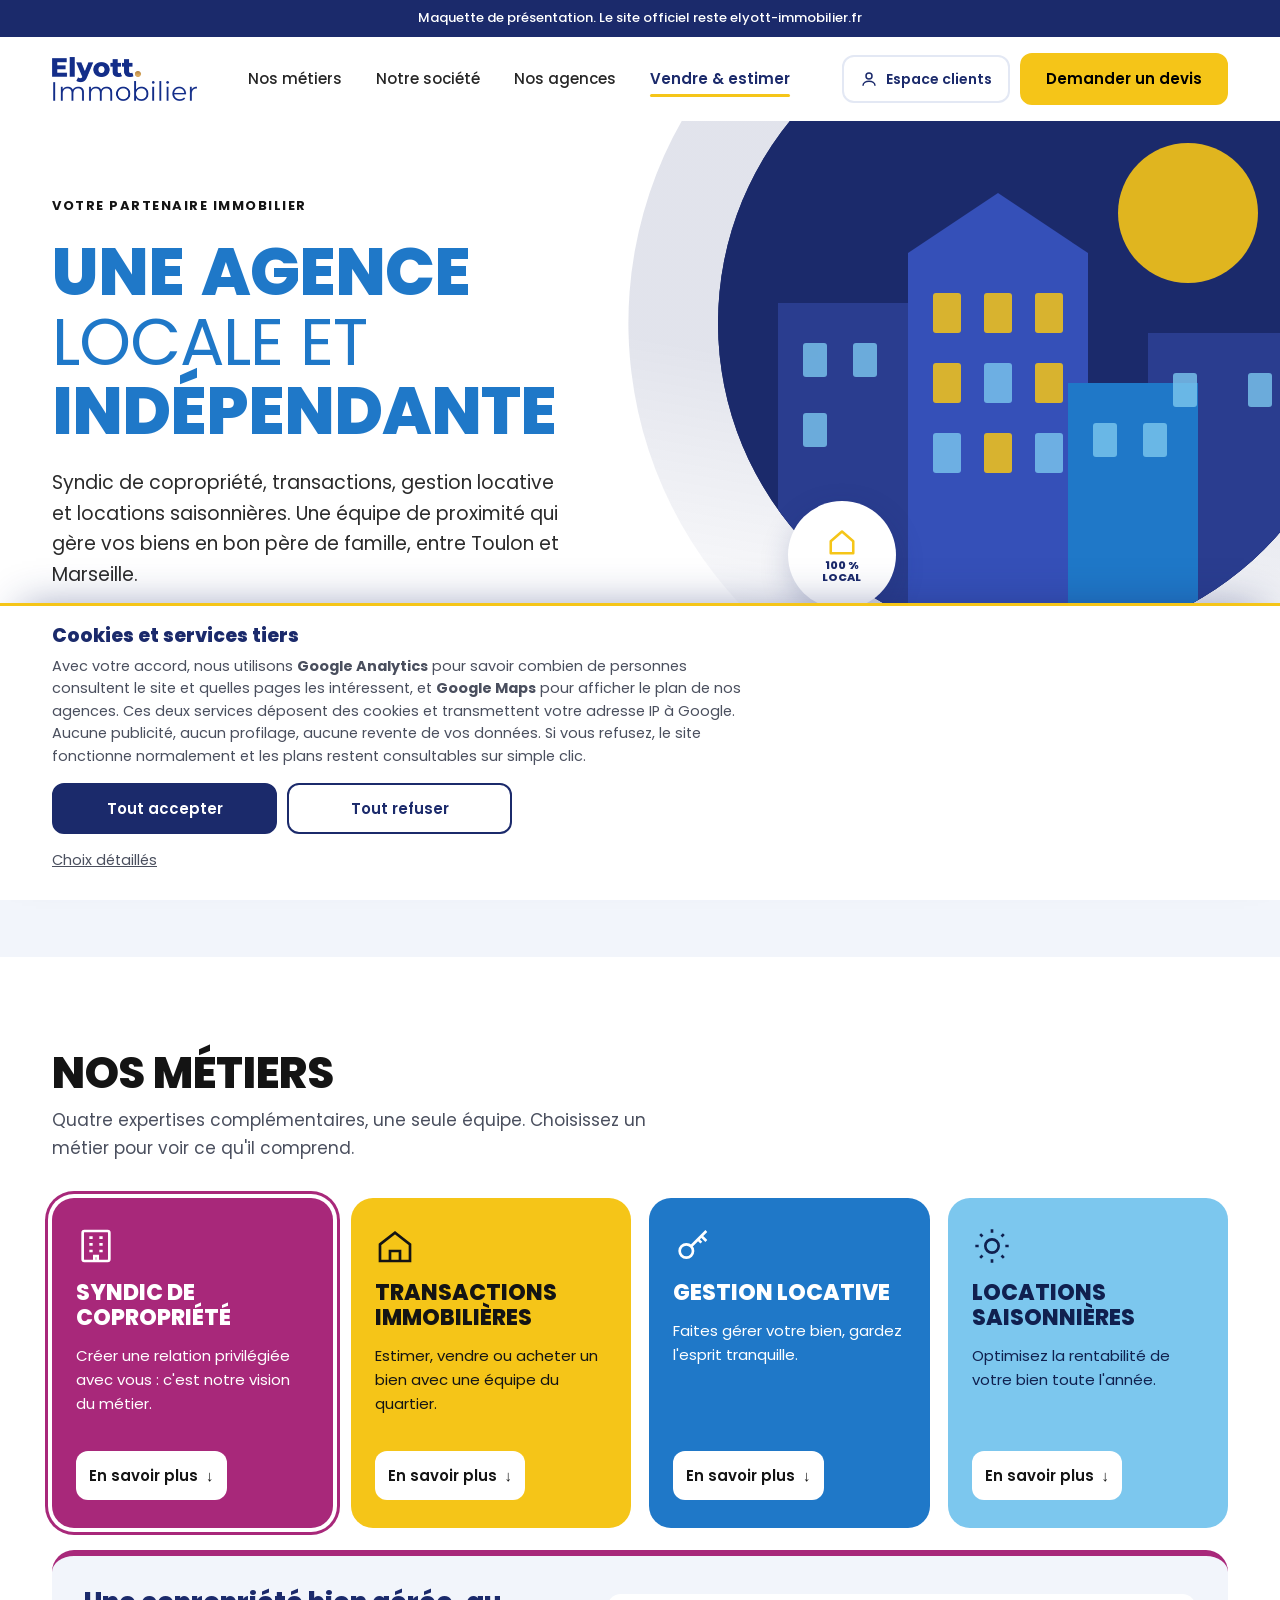
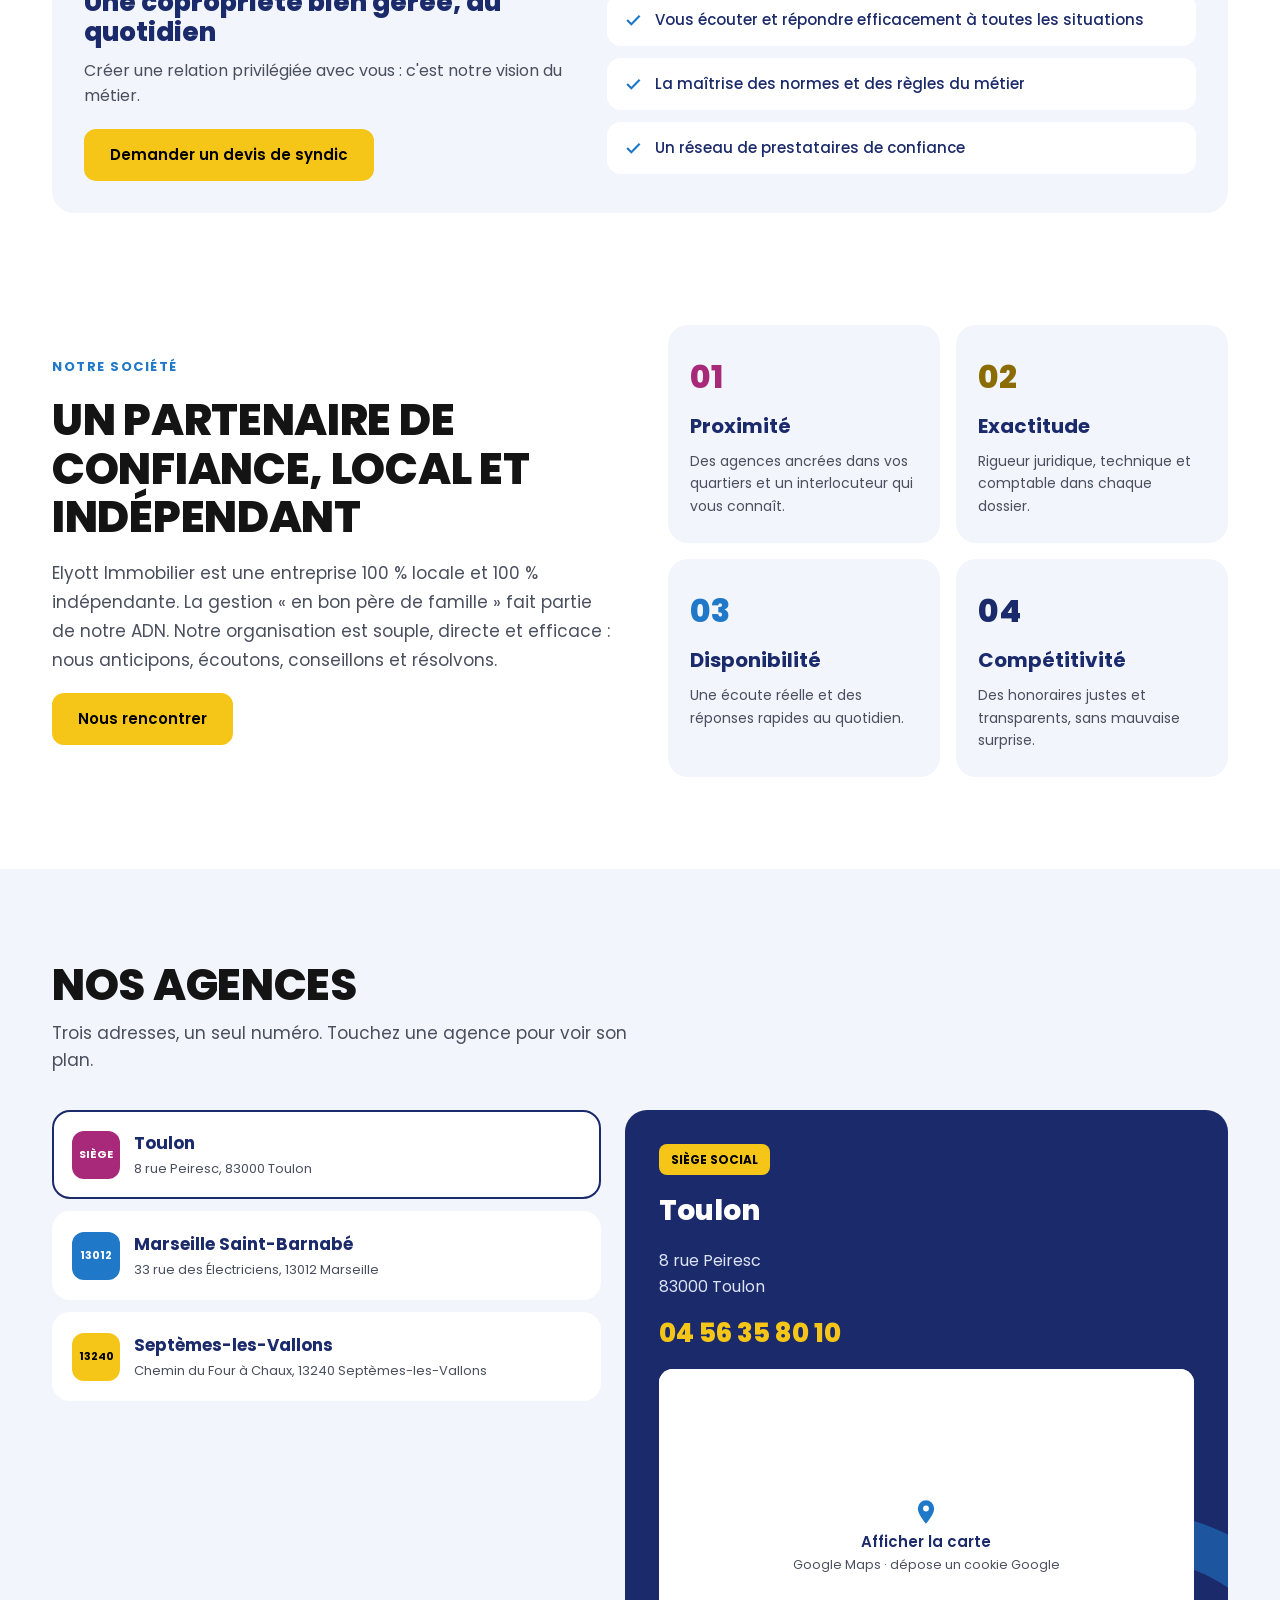
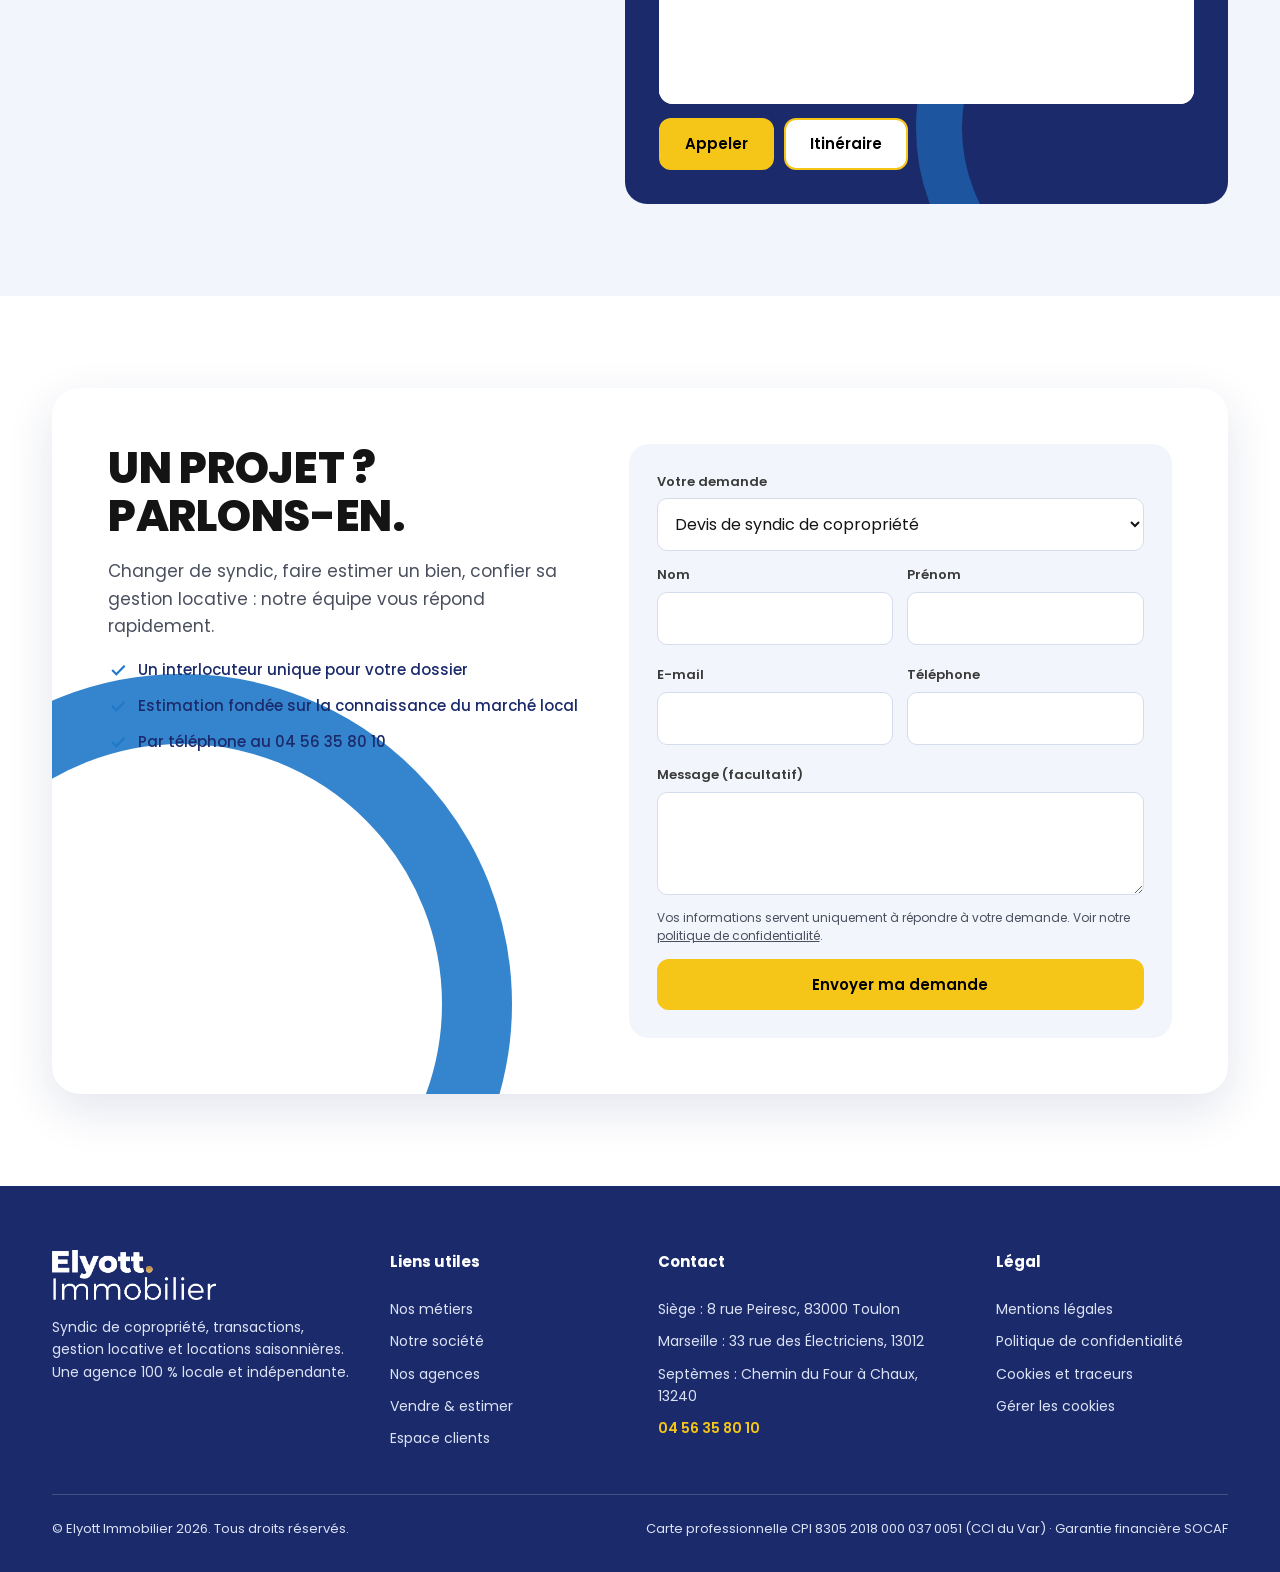
==== commit 7c95f385: "Agences sur mobile : chaque carte se déplie sur place avec son plan Co-Authored-By: Claude Fable 5.2" ====
--- a/index.html
+++ b/index.html
@@ -134,9 +134,12 @@
 .agencies{background:var(--soft)}
 .ag-grid{display:grid;grid-template-columns:minmax(0,1fr) minmax(0,1.1fr);gap:24px}
 .ag-list{display:flex;flex-direction:column;gap:12px}
-.ag{display:flex;align-items:center;gap:14px;text-align:left;background:#fff;border:2px solid transparent;border-radius:18px;padding:18px;cursor:pointer;transition:border-color .2s,transform .2s;font-size:15px}
-@media (hover:hover){.ag:hover{transform:translateX(4px)}}
-.ag[aria-selected=true]{border-color:var(--navy)}
+.ag-item{background:#fff;border:2px solid transparent;border-radius:18px;transition:border-color .2s,transform .2s}
+.ag-item.on{border-color:var(--navy)}
+@media (hover:hover){.ag-item:hover{transform:translateX(4px)}}
+.ag{display:flex;align-items:center;gap:14px;width:100%;text-align:left;background:none;border:0;border-radius:16px;padding:18px;cursor:pointer;font-size:15px;color:inherit}
+.ag .chev{display:none;flex:0 0 auto;margin-left:auto;color:var(--navy);transition:transform .3s}
+.ag-body{display:none}
 .ag .tag{flex:0 0 48px;height:48px;border-radius:12px;background:var(--c);color:var(--t,#fff);display:flex;align-items:center;justify-content:center;font-size:11px;font-weight:700}
 .ag strong{display:block;font-size:17px;color:var(--navy)}
 .ag small{font-size:13px;color:var(--mute)}
@@ -215,20 +218,21 @@
   .burger{display:flex}
   .client{width:48px;padding:0;justify-content:center}
   .bar{height:68px}.logo img{height:36px}
-  html{scroll-padding-top:76px}
+  html{scroll-padding-top:76px;scroll-padding-bottom:92px}
   .wrap{padding:0 20px}
-  .hero .wrap{grid-template-columns:minmax(0,1fr);gap:18px;padding-top:0;padding-bottom:44px}
-  .visual{order:-1;min-height:0;height:276px}
-  .disc{top:0;left:auto;right:-20px;width:276px;height:276px}
-  .halo{transform:scale(1.3) rotate(65deg);background:linear-gradient(270deg,rgba(255,255,255,0) 30%,rgba(27,42,107,.13) 84%);animation:none}
-  .photo{border-radius:9999px 0 9999px 9999px}
-  .badge{left:8px;bottom:6px;width:78px;height:78px;font-size:9px}
-  .badge svg{width:22px;height:22px}
+  .hero{--w:min(calc((100vw - 28px) * .7),320px)}
+  .hero .wrap{grid-template-columns:minmax(0,1fr);gap:32px;padding-top:43px;padding-bottom:44px}
+  .visual{order:-1;min-height:0;height:var(--w);margin-right:-6px}
+  .disc{left:auto;right:calc(var(--w) * -.235);top:calc(-48px - var(--w) * .185);width:calc(var(--w) * 1.47);height:calc(var(--w) * 1.37)}
+  .halo{inset:-15%;transform:none;background:linear-gradient(335deg,rgba(255,255,255,0) 30%,rgba(45,21,130,.12) 84%);animation:none}
+  .photo{border-radius:50% 0 50% 50%}
+  .badge{left:8.5%;top:75%;bottom:auto;width:23.7%;height:auto;aspect-ratio:1;font-size:10px}
+  .badge svg{width:24px;height:24px}
   .cta .btn{flex:1 1 100%}
   section.block{padding:56px 0}
-  .cards{display:flex;gap:14px;overflow-x:auto;scroll-snap-type:x mandatory;-webkit-overflow-scrolling:touch;overscroll-behavior-x:contain;margin:0 -20px;padding:12px 20px 16px;scroll-padding:0 20px;scrollbar-width:none}
+  .cards{display:flex;gap:14px;overflow-x:auto;scroll-snap-type:x mandatory;-webkit-overflow-scrolling:touch;overscroll-behavior-x:contain;margin:0 -20px;padding:12px max(9vw,calc(50vw - 170px)) 16px;scrollbar-width:none}
   .cards::-webkit-scrollbar{display:none}
-  .card{flex:0 0 82%;scroll-snap-align:center;min-height:300px;transition:none}
+  .card{flex:0 0 min(82vw,340px);scroll-snap-align:center;min-height:300px;transition:none}
   .card[aria-selected=true]{box-shadow:0 0 0 3px #fff,0 0 0 6px var(--bg)}
   .dots{display:flex}
   .detail,.about,.ag-grid,.contact-card{grid-template-columns:minmax(0,1fr)}
@@ -244,8 +248,19 @@
   .top{display:none}
   .badge{animation:none}
   .reveal{transform:translateY(16px);transition-duration:.45s;transition-delay:0s}
-  .ag-panel{padding:26px 22px;min-height:0}
-  .ag-panel .row .btn{flex:1}
+  .ag-panel{display:none}
+  .ag-item:hover{transform:none}
+  .ag .chev{display:block}
+  .ag-item.on .chev{transform:rotate(180deg)}
+  .ag-body{display:grid;grid-template-rows:0fr;transition:grid-template-rows .35s ease}
+  .ag-item.on .ag-body{grid-template-rows:1fr}
+  .ag-clip{overflow:hidden;min-height:0}
+  .ag-in{padding:2px 18px 18px;display:flex;flex-direction:column;gap:14px}
+  .ag-in .tel{font-size:24px;font-weight:800;color:var(--navy);line-height:1.2}
+  .ag-in .carte{border:1.5px solid var(--line)}
+  .ag-in .carte button{background:var(--soft)}
+  .ag-in .row{display:flex;gap:10px}
+  .ag-in .row .btn{flex:1;padding:12px 10px}
   h2{letter-spacing:0}
 }
 @media (max-width:520px){.values{gap:10px}.value{padding:18px 14px}.value b{font-size:24px}.value strong{font-size:16px}.foot{grid-template-columns:minmax(0,1fr)}}
@@ -353,10 +368,10 @@
 
 <section class="block agencies" id="agences">
   <div class="wrap">
-    <div class="head reveal"><div><h2>NOS AGENCES</h2><p>Trois adresses, un seul numéro. Sélectionnez votre agence.</p></div></div>
+    <div class="head reveal"><div><h2>NOS AGENCES</h2><p>Trois adresses, un seul numéro. Touchez une agence pour voir son plan.</p></div></div>
     <div class="ag-grid reveal">
-      <div class="ag-list" id="agList" role="tablist" aria-label="Agences"></div>
-      <div class="ag-panel" id="agPanel" role="tabpanel" aria-live="polite"></div>
+      <div class="ag-list" id="agList"></div>
+      <div class="ag-panel" id="agPanel" aria-live="polite"></div>
     </div>
   </div>
 </section>
@@ -464,7 +479,7 @@
 burger.onclick=()=>menu(true);
 drawer.addEventListener('click',e=>{if(e.target.closest('a'))menu(false)});
 addEventListener('keydown',e=>{if(e.key==='Escape')menu(false)});
-addEventListener('resize',()=>{if(wide())menu(false);else disc.style.transform=''});
+addEventListener('resize',()=>{if(wide()){menu(false);if(agSel<0)showAg(0)}else disc.style.transform='';if(mapsOn)loadMap()});
 
 /* Apparition au défilement + lien actif */
 const io=new IntersectionObserver(es=>es.forEach(e=>{if(e.isIntersecting){e.target.classList.add('in');io.unobserve(e.target)}}),{threshold:.12});
@@ -492,18 +507,33 @@
 METIERS.forEach((m,i)=>{
   const b=document.createElement('button');b.className='card';b.type='button';b.setAttribute('role','tab');b.style.cssText='--bg:'+m.bg+';--fg:'+m.fg;
   b.innerHTML='<svg viewBox="0 0 24 24" aria-hidden="true">'+m.icon+'</svg><h3>'+m.t+'</h3><p>'+m.s+'</p><span class="more">En savoir plus <span aria-hidden="true">↓</span></span>';
-  b.onclick=()=>{showMetier(i);if(!wide())detail.scrollIntoView({behavior:'smooth',block:'nearest'})};
+  b.onclick=()=>showMetier(i,true);
   cards.append(b);dots.append(document.createElement('i'));
 });
-function showMetier(i){
+let metier=-1;
+function centerCard(i){
+  const c=cards.children[i];if(!c||cards.scrollWidth<=cards.clientWidth+2)return;
+  const pr=cards.getBoundingClientRect(),cr=c.getBoundingClientRect();
+  cards.scrollTo({left:cards.scrollLeft+(cr.left-pr.left)-(pr.width-cr.width)/2,behavior:calm?'auto':'smooth'});
+}
+function showMetier(i,center){
+  if(center)centerCard(i);
+  if(i===metier)return;metier=i;
+  [...dots.children].forEach((d,k)=>d.classList.toggle('on',k===i));
   const m=METIERS[i];
   [...cards.children].forEach((c,k)=>c.setAttribute('aria-selected',k===i));
   detail.style.setProperty('--tone',m.bg);
   detail.innerHTML='<div><h3>'+m.h+'</h3><p class="sub">'+m.s+'</p><a class="btn" href="#contact" data-pick="'+m.pick.replace(/"/g,'&quot;')+'">'+m.cta+'</a></div><ul>'+m.pts.map((p,k)=>'<li style="animation-delay:'+(k*0.08)+'s">'+CHECK+'<span>'+p+'</span></li>').join('')+'</ul>';
 }
 showMetier(0);
-function syncDots(){const w=cards.scrollWidth-cards.clientWidth;const i=w>0?Math.round(cards.scrollLeft/w*(METIERS.length-1)):0;[...dots.children].forEach((d,k)=>d.classList.toggle('on',k===i))}
-let dt=false;cards.addEventListener('scroll',()=>{if(!dt){dt=true;requestAnimationFrame(()=>{dt=false;syncDots()})}},{passive:true});syncDots();
+/* Sur mobile : la carte amenée au centre en glissant devient la carte sélectionnée */
+let settle;
+cards.addEventListener('scroll',()=>{clearTimeout(settle);settle=setTimeout(()=>{
+  if(cards.scrollWidth<=cards.clientWidth+2)return;
+  const mid=cards.getBoundingClientRect().left+cards.clientWidth/2;let best=0,gap=1e9;
+  [...cards.children].forEach((c,k)=>{const r=c.getBoundingClientRect(),g=Math.abs(r.left+r.width/2-mid);if(g<gap){gap=g;best=k}});
+  showMetier(best);
+},110)},{passive:true});
 
 /* Je suis… */
 const PROFILS=[
@@ -520,7 +550,7 @@
     current=current===i?-1:i;
     [...chips.children].forEach((c,k)=>c.setAttribute('aria-pressed',k===current));
     advice.classList.toggle('open',current>=0);
-    if(current>=0){$('#adviceText').innerHTML=p.txt;const a=$('#adviceBtn');a.textContent=p.cta;a.dataset.pick=p.pick;showMetier(p.m)}
+    if(current>=0){$('#adviceText').innerHTML=p.txt;const a=$('#adviceBtn');a.textContent=p.cta;a.dataset.pick=p.pick;showMetier(p.m,true)}
   };
   chips.append(b);
 });
@@ -532,28 +562,42 @@
  {n:'Septèmes-les-Vallons',tag:'13240',c:'#F5C518',t:'#000',g:'43.4074077,5.3695954',a:'Chemin du Four à Chaux',v:'13240 Septèmes-les-Vallons',q:'Chemin du Four à Chaux 13240 Septèmes-les-Vallons'}
 ];
 const agList=$('#agList'),agPanel=$('#agPanel');
+const PIN='<svg viewBox="0 0 24 24" aria-hidden="true"><path d="M12 2a7 7 0 0 0-7 7c0 5.2 7 13 7 13s7-7.8 7-13a7 7 0 0 0-7-7Zm0 9.5A2.5 2.5 0 1 1 12 6.5a2.5 2.5 0 0 1 0 5Z"/></svg>';
+const agExtra=g=>'<div class="carte" data-coord="'+g.g+'" data-nom="'+g.n+'"><button type="button" aria-label="Afficher la carte Google Maps de l’agence de '+g.n+'">'+PIN+'<b>Afficher la carte</b><small>Google Maps · dépose un cookie Google</small></button></div>'
+  +'<div class="row"><a class="btn" href="tel:+33456358010">Appeler</a><a class="btn ghost" target="_blank" rel="noopener noreferrer" href="https://www.google.com/maps/dir/?api=1&destination='+g.g+'">Itinéraire</a></div>';
 AG.forEach((g,i)=>{
-  const b=document.createElement('button');b.className='ag';b.type='button';b.setAttribute('role','tab');b.style.cssText='--c:'+g.c+(g.t?';--t:'+g.t:'');
-  b.innerHTML='<span class="tag">'+g.tag+'</span><span><strong>'+g.n+'</strong><small>'+g.a+', '+g.v+'</small></span>';
-  b.onclick=()=>showAg(i);agList.append(b);
+  const it=document.createElement('div');it.className='ag-item';
+  it.innerHTML='<button class="ag" type="button" aria-expanded="false" aria-controls="agBody'+i+'" style="--c:'+g.c+(g.t?';--t:'+g.t:'')+'"><span class="tag">'+g.tag+'</span><span><strong>'+g.n+'</strong><small>'+g.a+', '+g.v+'</small></span><svg class="chev" width="22" height="22" viewBox="0 0 24 24" fill="none" stroke="currentColor" stroke-width="2.4" aria-hidden="true"><path d="M6 9l6 6 6-6"/></svg></button>'
+    +'<div class="ag-body" id="agBody'+i+'"><div class="ag-clip"><div class="ag-in"><a class="tel" href="tel:+33456358010">04 56 35 80 10</a>'+agExtra(g)+'</div></div></div>';
+  it.querySelector('.ag').onclick=()=>{
+    if(!wide()&&agSel===i){showAg(-1);return}
+    showAg(i);
+    if(!wide())setTimeout(()=>it.scrollIntoView({block:'nearest',behavior:calm?'auto':'smooth'}),380);
+  };
+  agList.append(it);
 });
-const PIN='<svg viewBox="0 0 24 24" aria-hidden="true"><path d="M12 2a7 7 0 0 0-7 7c0 5.2 7 13 7 13s7-7.8 7-13a7 7 0 0 0-7-7Zm0 9.5A2.5 2.5 0 1 1 12 6.5a2.5 2.5 0 0 1 0 5Z"/></svg>';
-let mapsOn=false;
+let mapsOn=false,agSel=-1;
+/* Charge le plan de l'agence ouverte, dans le bloc réellement affiché (liste sur mobile, panneau sur ordinateur) */
 function loadMap(){
-  const c=agPanel.querySelector('.carte');if(!c||c.querySelector('iframe'))return;
-  const f=document.createElement('iframe');
-  f.src='https://maps.google.com/maps?q='+encodeURIComponent(c.dataset.coord)+'&z=16&hl=fr&output=embed';
-  f.title='Carte Google Maps de l’agence de '+c.dataset.nom;f.loading='lazy';f.referrerPolicy='no-referrer-when-downgrade';f.setAttribute('allowfullscreen','');
-  c.innerHTML='';c.appendChild(f);
+  $$('#agences .carte').forEach(c=>{
+    if(c.querySelector('iframe')||c.offsetParent===null)return;
+    if(c.closest('.ag-item')&&!c.closest('.ag-item').classList.contains('on'))return;
+    const f=document.createElement('iframe');
+    f.src='https://maps.google.com/maps?q='+encodeURIComponent(c.dataset.coord)+'&z=16&hl=fr&output=embed';
+    f.title='Carte Google Maps de l’agence de '+c.dataset.nom;f.loading='lazy';f.referrerPolicy='no-referrer-when-downgrade';f.setAttribute('allowfullscreen','');
+    c.innerHTML='';c.appendChild(f);
+  });
 }
 function showAg(i){
-  const g=AG[i];[...agList.children].forEach((c,k)=>c.setAttribute('aria-selected',k===i));
-  agPanel.innerHTML='<span class="pill">'+(i===0?'SIÈGE SOCIAL':'AGENCE')+'</span><h3>'+g.n+'</h3><p>'+g.a+'<br>'+g.v+'</p><span class="tel">04 56 35 80 10</span>'
-   +'<div class="carte" data-coord="'+g.g+'" data-nom="'+g.n+'"><button type="button" aria-label="Afficher la carte Google Maps de l’agence de '+g.n+'">'+PIN+'<b>Afficher la carte</b><small>Google Maps · dépose un cookie Google</small></button></div>'
-   +'<div class="row"><a class="btn" href="tel:+33456358010">Appeler</a><a class="btn ghost" target="_blank" rel="noopener noreferrer" href="https://www.google.com/maps/dir/?api=1&destination='+g.g+'">Itinéraire</a></div>';
-  agPanel.querySelector('.carte button').onclick=()=>{mapsOn=true;loadMap()};
+  agSel=i;
+  [...agList.children].forEach((it,k)=>{it.classList.toggle('on',k===i);it.querySelector('.ag').setAttribute('aria-expanded',k===i)});
+  if(i<0)return;
+  const g=AG[i];
+  agPanel.innerHTML='<span class="pill">'+(i===0?'SIÈGE SOCIAL':'AGENCE')+'</span><h3>'+g.n+'</h3><p>'+g.a+'<br>'+g.v+'</p><span class="tel">04 56 35 80 10</span>'+agExtra(g);
   if(mapsOn)loadMap();
 }
+agList.addEventListener('click',e=>{if(e.target.closest('.carte button')){mapsOn=true;loadMap()}});
+agPanel.addEventListener('click',e=>{if(e.target.closest('.carte button')){mapsOn=true;loadMap()}});
 showAg(0);
 
 /* Boutons qui présélectionnent la demande */
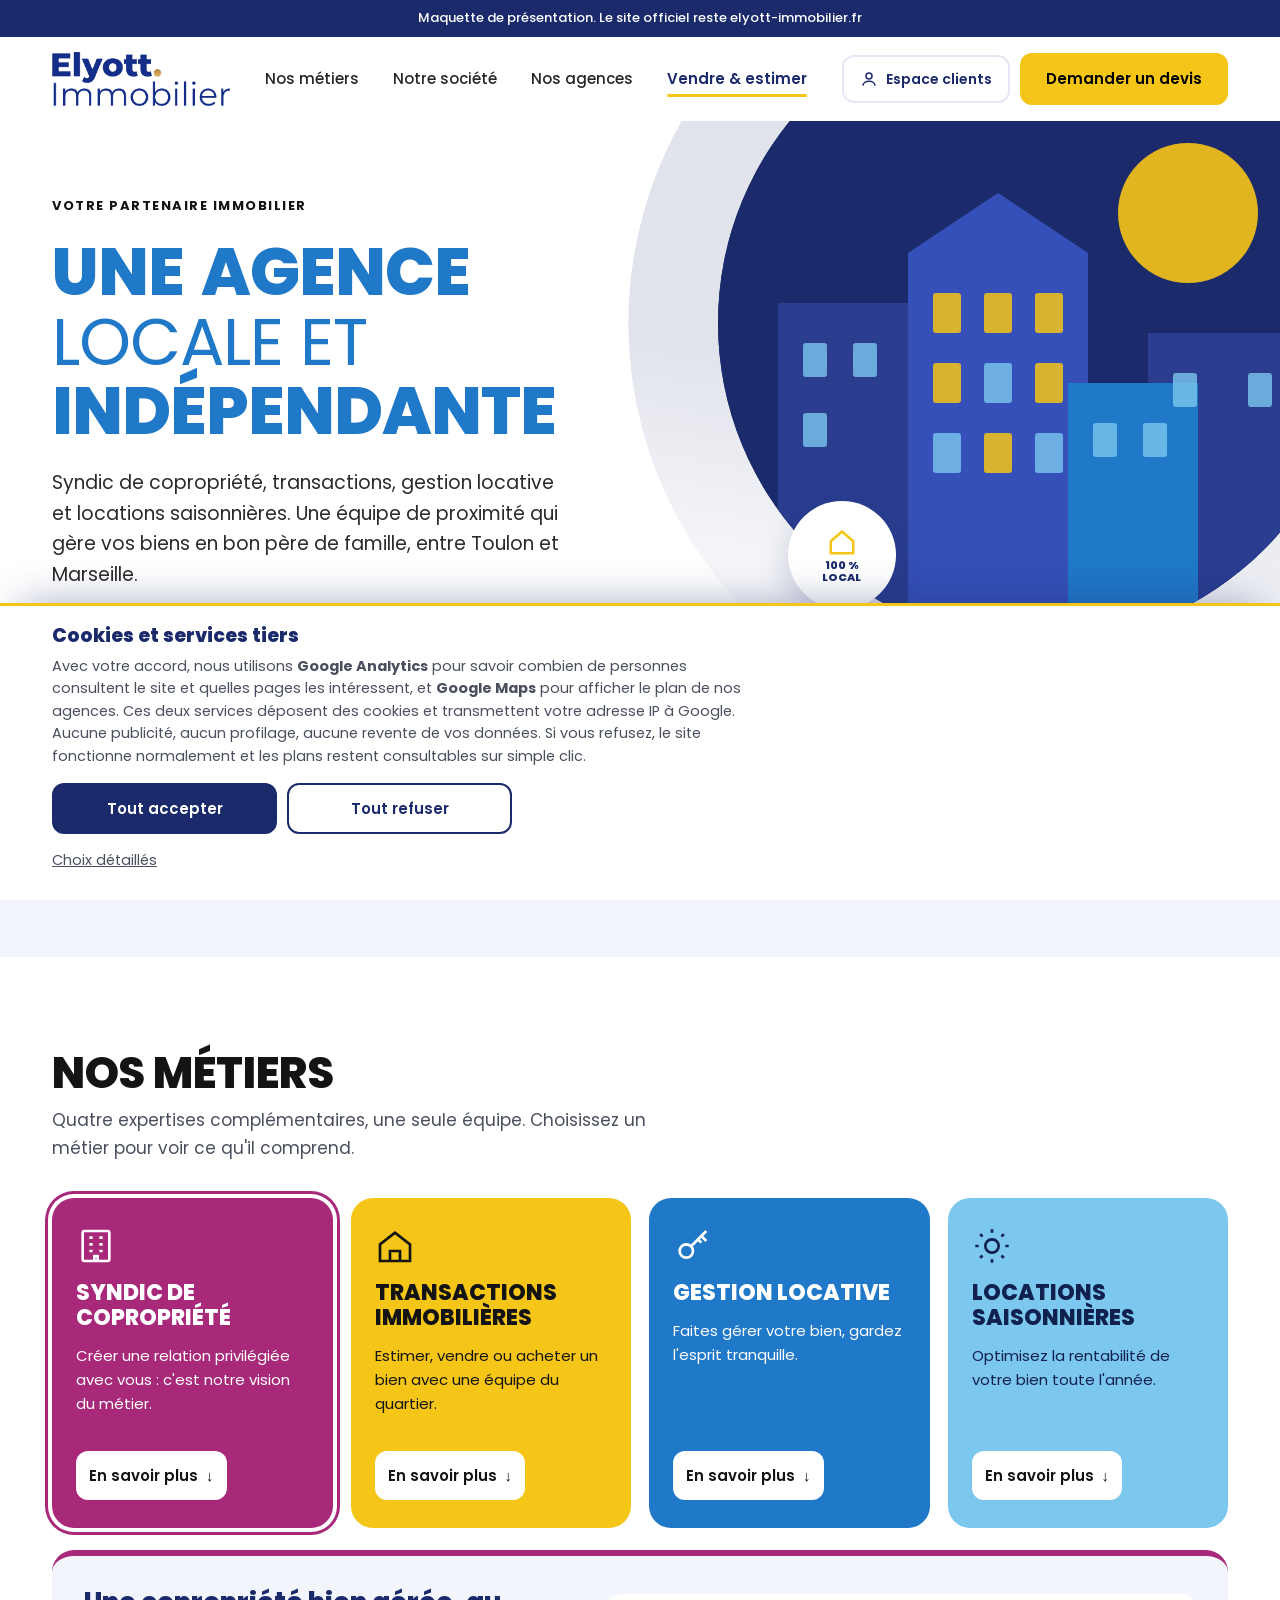
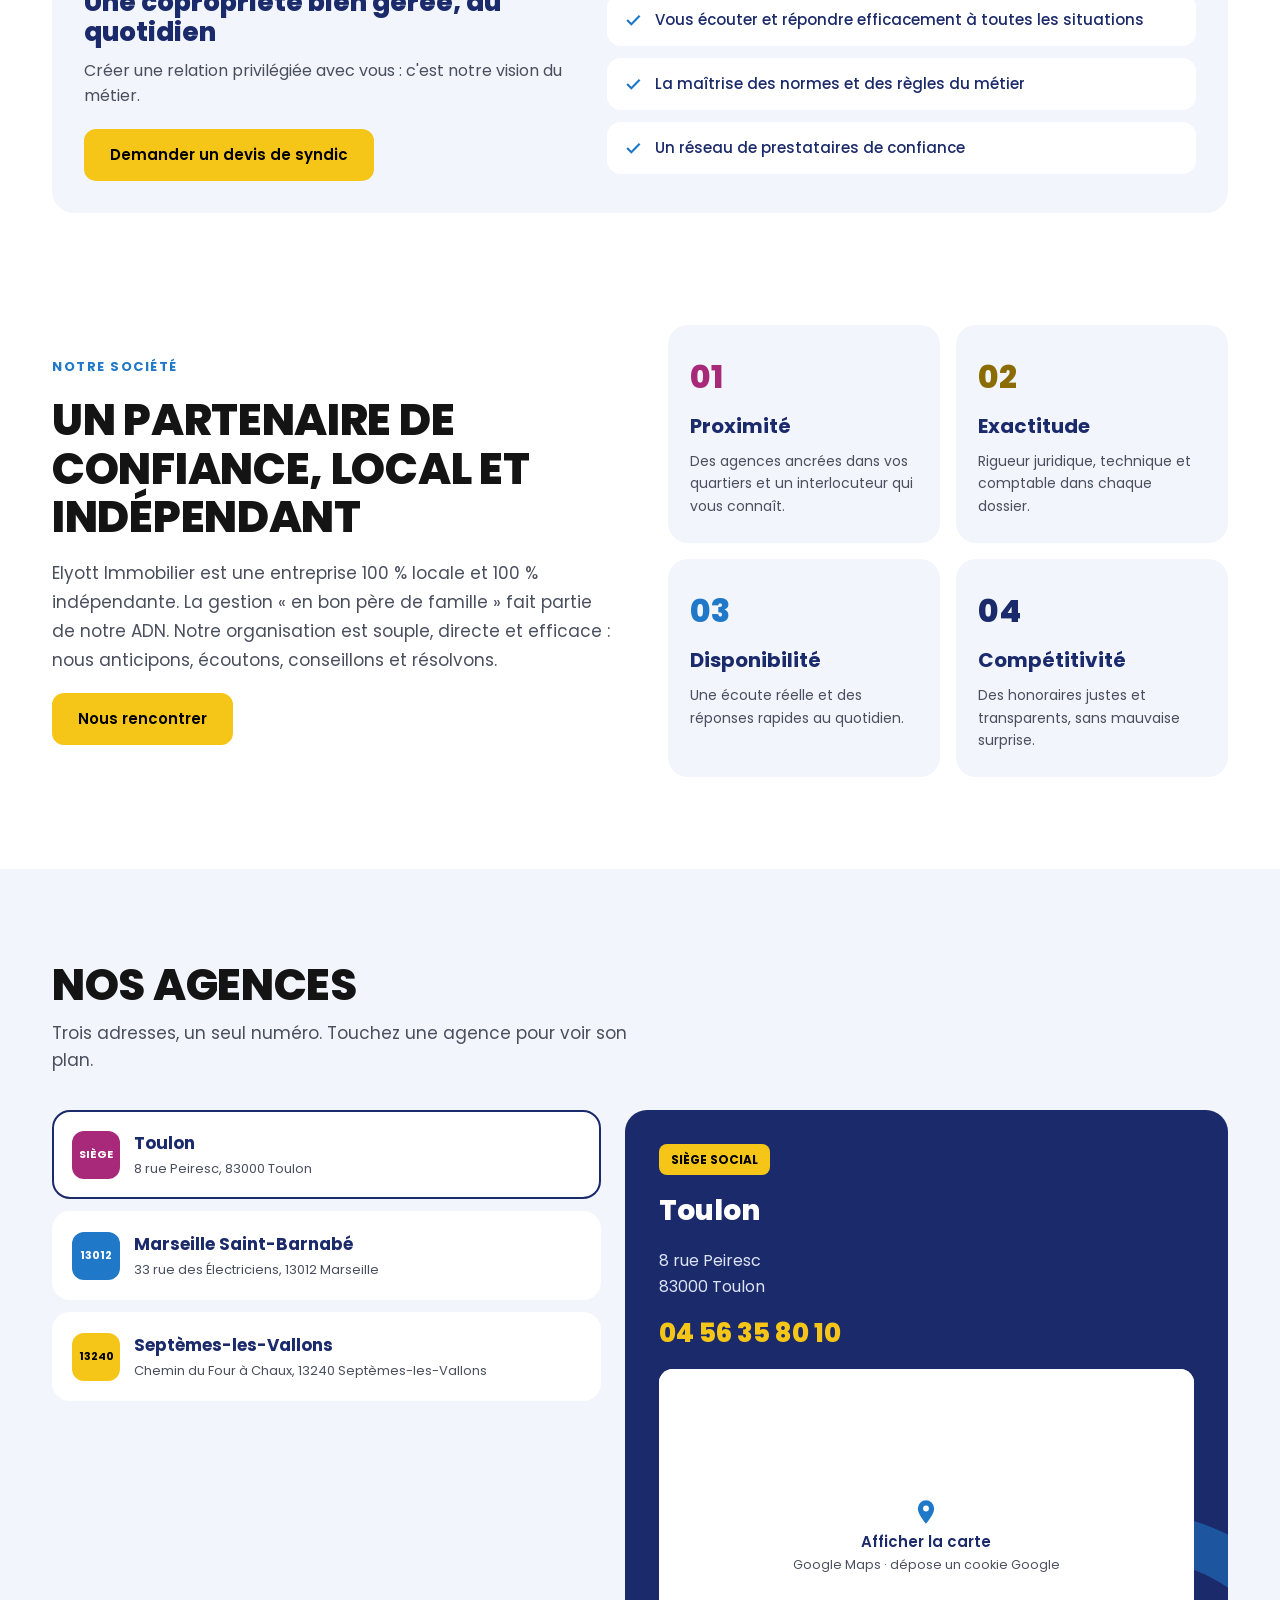
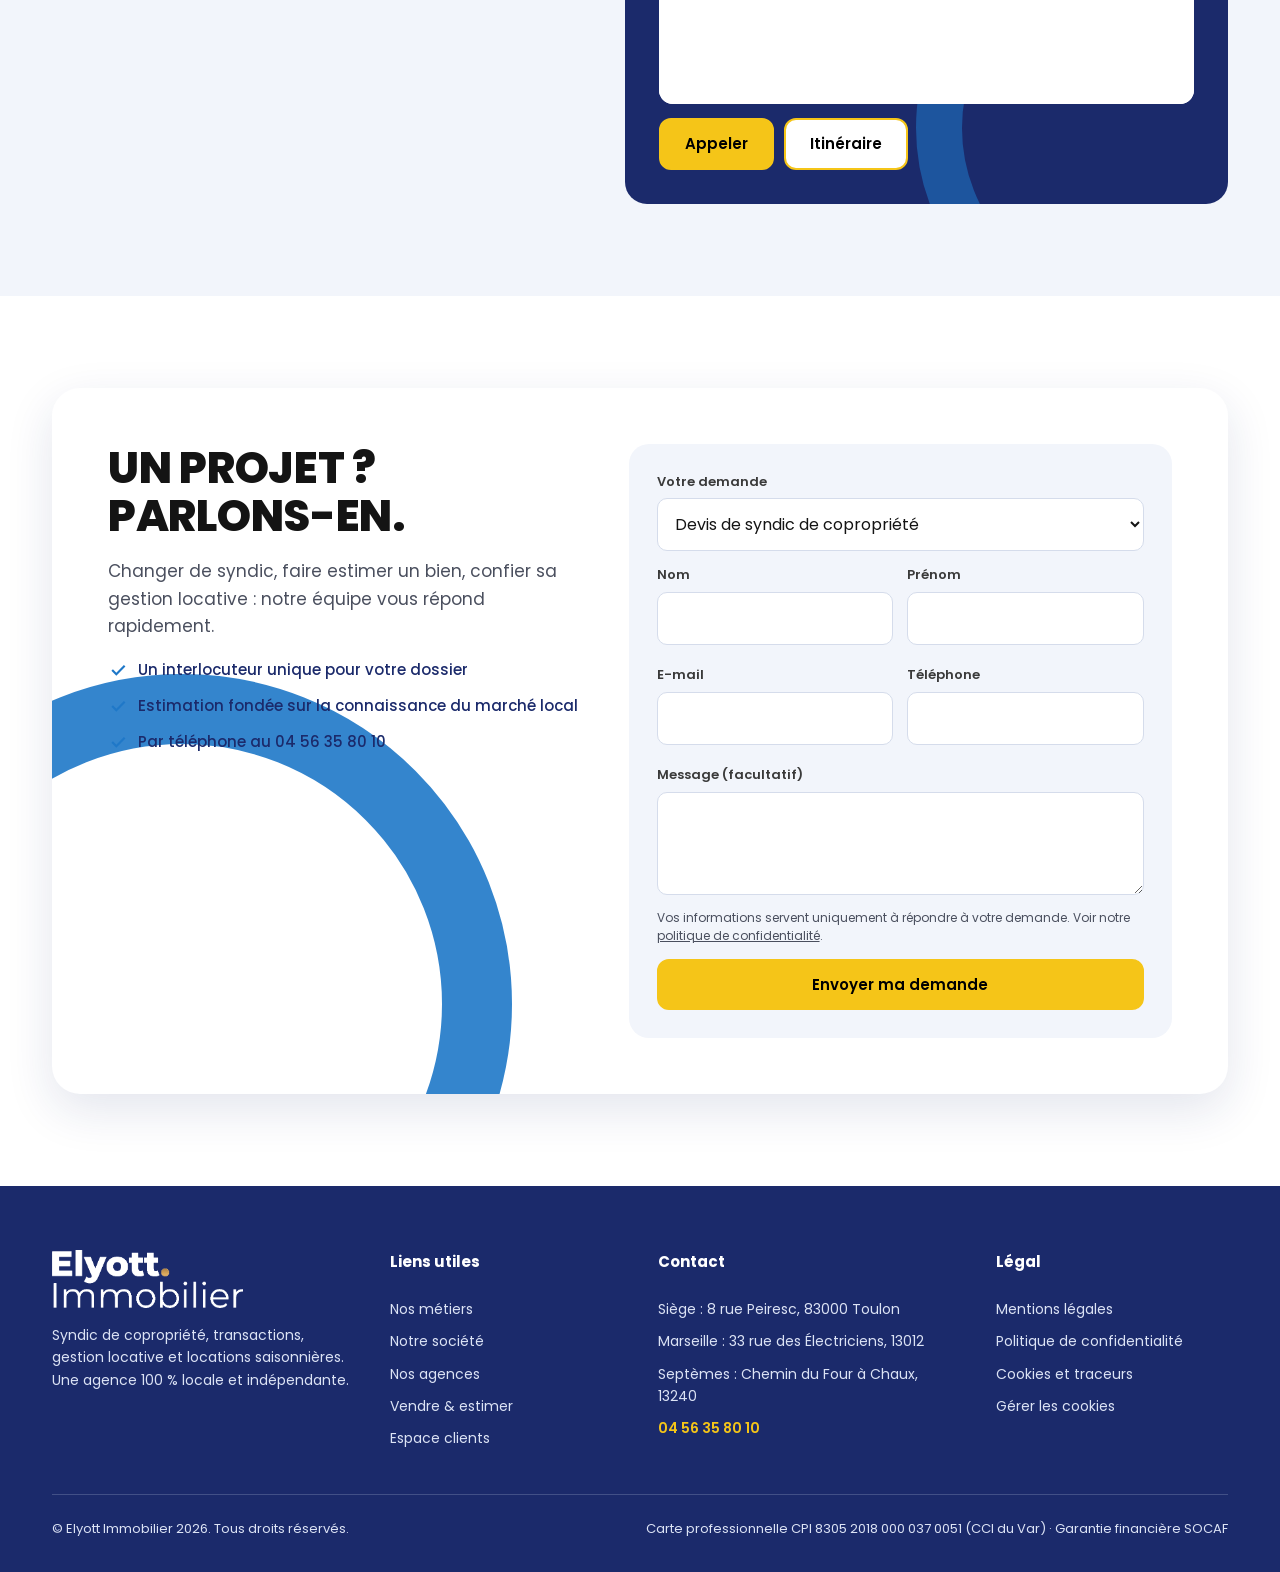
==== commit 400485a8: "Agrandit le logo dans l'en-tête, le menu, le pied de page et les pages légales Co-Authored-By: Claud" ====
--- a/index.html
+++ b/index.html
@@ -34,8 +34,8 @@
 header.scrolled{box-shadow:0 2px 18px rgba(27,42,107,.1)}
 .bar{display:flex;align-items:center;justify-content:space-between;gap:20px;height:84px;transition:height .25s}
 header.scrolled .bar{height:68px}
-.logo img{height:44px;width:auto;transition:height .25s}
-header.scrolled .logo img{height:36px}
+.logo img{height:54px;width:auto;transition:height .25s}
+header.scrolled .logo img{height:44px}
 nav.main{display:flex;gap:6px}
 nav.main a{position:relative;padding:10px 14px;font-size:15px;font-weight:500;color:#262626;border-radius:10px}
 nav.main a::after{content:"";position:absolute;left:14px;right:14px;bottom:4px;height:3px;border-radius:2px;background:var(--yellow);transform:scaleX(0);transform-origin:left;transition:transform .25s}
@@ -50,7 +50,7 @@
 .drawer{position:fixed;top:0;left:0;right:0;bottom:0;z-index:60;background:var(--navy);padding:0 20px 40px;overflow-y:auto;overscroll-behavior:contain;-webkit-overflow-scrolling:touch;transform:translateY(-12px);opacity:0;visibility:hidden;transition:opacity .2s,transform .2s,visibility .2s}
 .drawer-in{min-height:calc(100% + 1px)}
 .drawer-top{display:flex;align-items:center;justify-content:space-between;height:68px;margin-bottom:8px}
-.drawer-top img{height:36px;width:auto}
+.drawer-top img{height:44px;width:auto}
 .drawer-close{width:48px;height:48px;padding:0;border:0;border-radius:12px;background:var(--yellow);cursor:pointer;display:flex;align-items:center;justify-content:center;color:#000}
 .drawer.open{transform:none;opacity:1;visibility:visible}
 .drawer a.row{display:flex;justify-content:space-between;align-items:center;padding:16px 4px;border-bottom:1px solid rgba(255,255,255,.14);font-size:20px;font-weight:700;color:#fff}
@@ -180,7 +180,7 @@
 /* Footer */
 footer{background:var(--navy);color:#DCE3F5;padding:64px 0 32px;font-size:14px}
 .foot{display:grid;grid-template-columns:1.3fr 1fr 1.3fr 1fr;gap:36px}
-.foot img{height:50px;width:auto;margin-bottom:16px}
+.foot img{height:58px;width:auto;margin-bottom:16px}
 .foot h4{margin:0 0 14px;font-size:15px;color:#fff}
 .foot nav,.foot .col{display:flex;flex-direction:column;gap:10px}
 .foot a:hover{color:var(--yellow)}
@@ -217,7 +217,7 @@
   nav.main,.actions .client span,.actions .btn{display:none}
   .burger{display:flex}
   .client{width:48px;padding:0;justify-content:center}
-  .bar{height:68px}.logo img{height:36px}
+  .bar{height:68px}.logo img,header.scrolled .logo img{height:44px}
   html{scroll-padding-top:76px;scroll-padding-bottom:92px}
   .wrap{padding:0 20px}
   .hero{--w:min(calc((100vw - 28px) * .7),320px)}
